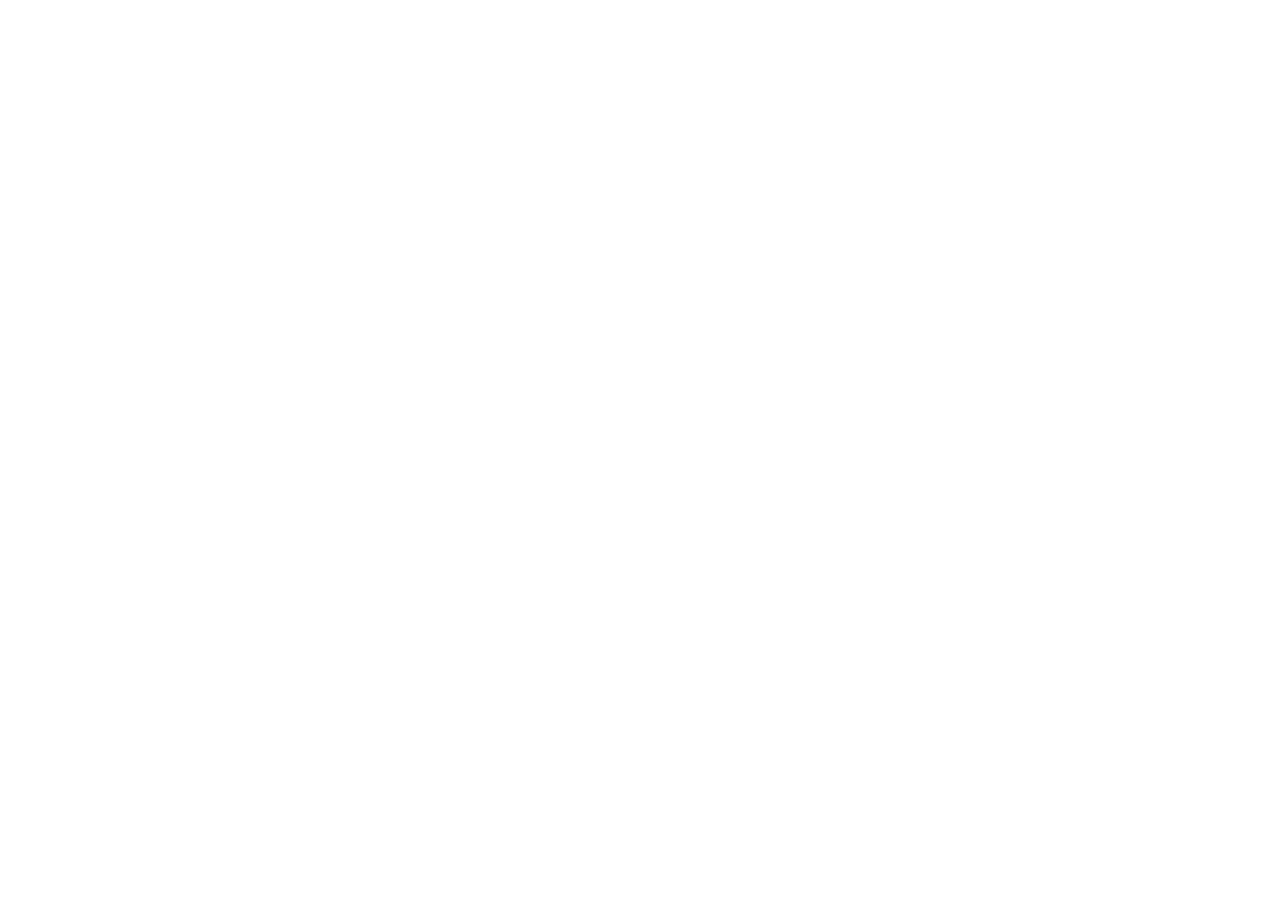
==== index.html @ fe5c67ae "大事件初始化" ====
<!DOCTYPE html>
<html lang="zh-CN">

<head>
    <meta charset="UTF-8">
    <meta name="viewport" content="width=device-width, initial-scale=1.0">
    <title>Document</title>
</head>

<body>

</body>

</html>
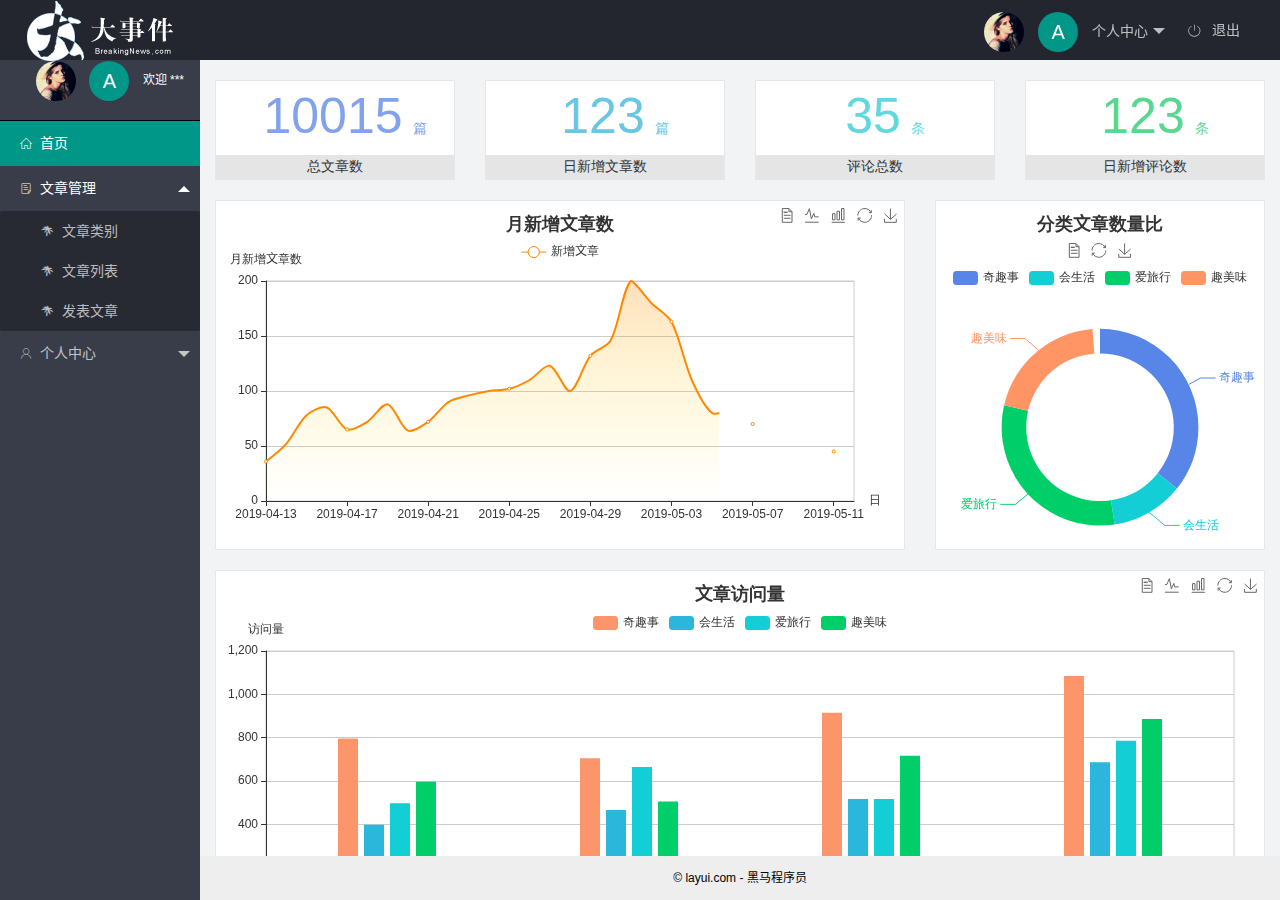
==== commit b279802b: "主页功能完成" ====
--- a/index.html
+++ b/index.html
@@ -5,10 +5,88 @@
     <meta charset="UTF-8">
     <meta name="viewport" content="width=device-width, initial-scale=1.0">
     <title>Document</title>
+    <link rel="stylesheet" href="./assets/lib/layui/css/layui.css">
+    <link rel="stylesheet" href="./assets/fonts/iconfont.css">
+    <link rel="stylesheet" href="./assets/css/index.css">
 </head>
 
-<body>
+<body class="layui-layout-body">
+    <div class="layui-layout layui-layout-admin">
+        <div class="layui-header">
+            <div class="layui-logo">
+                <img src="./assets/images/logo.png" alt="">
+            </div>
+            <!-- 头部区域（可配合layui已有的水平导航） -->
+            <ul class="layui-nav layui-layout-right">
+                <li class="layui-nav-item">
+                    <a href="javascript:;">
+                        <img src="/assets/images/sample.jpg" class="layui-nav-img">
+                        <span class="user-avatar">A</span>
+                        个人中心
+                    </a>
+                    <dl class="layui-nav-child">
+                        <dd><a href="">基本资料</a></dd>
+                        <dd><a href="">设置头像</a></dd>
+                        <dd><a href="">重置密码</a></dd>
+                    </dl>
+                </li>
+                <li class="layui-nav-item"><a href="">
+                        <span class="iconfont icon-tuichu"></span>
+                        退出</a></li>
+            </ul>
+        </div>
 
+        <div class="layui-side layui-bg-black">
+            <div class="layui-side-scroll">
+                <div class="userinfo">
+                    <img src="/assets/images/sample.jpg" class="layui-nav-img">
+                    <span class="user-avatar">A</span>
+                    <span class="welcome">欢迎 ***</span>
+                </div>
+                <!-- 左侧导航区域（可配合layui已有的垂直导航） -->
+                <ul class="layui-nav layui-nav-tree" lay-shrink="all">
+                    <li class="layui-nav-item layui-this"><a href="/home/dashboard.html" target="fm">
+                            <span class="iconfont icon-home"></span>首页</a></li>
+                    <li class="layui-nav-item layui-nav-itemed">
+                        <a class="" href="javascript:;">
+                            <span class="iconfont icon-16"></span>文章管理</a>
+                        <dl class="layui-nav-child">
+                            <dd><a href="javascript:;"><i class="layui-icon layui-icon-tree"></i>文章类别</a></dd>
+                            <dd><a href="javascript:;"><i class="layui-icon layui-icon-tree"></i>文章列表</a></dd>
+                            <dd><a href="javascript:;"><i class="layui-icon layui-icon-tree"></i>发表文章
+                                </a></dd>
+                        </dl>
+                    </li>
+                    <li class="layui-nav-item">
+                        <a href="javascript:;">
+                            <span class="iconfont icon-user"></span>个人中心</a>
+                        <dl class="layui-nav-child">
+                            <dd><a href="javascript:;"><i class="layui-icon layui-icon-tree"></i>基本资料</a></dd>
+                            <dd><a href="javascript:;"><i class="layui-icon layui-icon-tree"></i>更新头像</a></dd>
+                            <dd><a href="javascript:;"><i class="layui-icon layui-icon-tree"></i>重置密码</a></dd>
+                        </dl>
+                    </li>
+                </ul>
+            </div>
+        </div>
+
+        <div class="layui-body">
+            <!-- 内容主体区域 -->
+            <iframe name="fm" src="/home/dashboard.html" frameborder="0"></iframe>
+        </div>
+
+        <div class="layui-footer">
+            <!-- 底部固定区域 -->
+            © layui.com - 黑马程序员
+        </div>
+    </div>
+
+    <script src="./assets/lib/layui/layui.all.js"></script>
+    <script src="./assets/lib/jquery.js"></script>
+    <script src="./assets/js/baseAPI.js"></script>
+    <script src="./assets/js/index.js"></script>
 </body>
 
+
+
 </html>--- a/assets/lib/layui/css/layui.css
+++ b/assets/lib/layui/css/layui.css
@@ -0,0 +1,2 @@
+/** layui-v2.5.5 MIT License By https://www.layui.com */
+ .layui-inline,img{display:inline-block;vertical-align:middle}h1,h2,h3,h4,h5,h6{font-weight:400}.layui-edge,.layui-header,.layui-inline,.layui-main{position:relative}.layui-body,.layui-edge,.layui-elip{overflow:hidden}.layui-btn,.layui-edge,.layui-inline,img{vertical-align:middle}.layui-btn,.layui-disabled,.layui-icon,.layui-unselect{-moz-user-select:none;-webkit-user-select:none;-ms-user-select:none}.layui-elip,.layui-form-checkbox span,.layui-form-pane .layui-form-label{text-overflow:ellipsis;white-space:nowrap}.layui-breadcrumb,.layui-tree-btnGroup{visibility:hidden}blockquote,body,button,dd,div,dl,dt,form,h1,h2,h3,h4,h5,h6,input,li,ol,p,pre,td,textarea,th,ul{margin:0;padding:0;-webkit-tap-highlight-color:rgba(0,0,0,0)}a:active,a:hover{outline:0}img{border:none}li{list-style:none}table{border-collapse:collapse;border-spacing:0}h4,h5,h6{font-size:100%}button,input,optgroup,option,select,textarea{font-family:inherit;font-size:inherit;font-style:inherit;font-weight:inherit;outline:0}pre{white-space:pre-wrap;white-space:-moz-pre-wrap;white-space:-pre-wrap;white-space:-o-pre-wrap;word-wrap:break-word}body{line-height:24px;font:14px Helvetica Neue,Helvetica,PingFang SC,Tahoma,Arial,sans-serif}hr{height:1px;margin:10px 0;border:0;clear:both}a{color:#333;text-decoration:none}a:hover{color:#777}a cite{font-style:normal;*cursor:pointer}.layui-border-box,.layui-border-box *{box-sizing:border-box}.layui-box,.layui-box *{box-sizing:content-box}.layui-clear{clear:both;*zoom:1}.layui-clear:after{content:'\20';clear:both;*zoom:1;display:block;height:0}.layui-inline{*display:inline;*zoom:1}.layui-edge{display:inline-block;width:0;height:0;border-width:6px;border-style:dashed;border-color:transparent}.layui-edge-top{top:-4px;border-bottom-color:#999;border-bottom-style:solid}.layui-edge-right{border-left-color:#999;border-left-style:solid}.layui-edge-bottom{top:2px;border-top-color:#999;border-top-style:solid}.layui-edge-left{border-right-color:#999;border-right-style:solid}.layui-disabled,.layui-disabled:hover{color:#d2d2d2!important;cursor:not-allowed!important}.layui-circle{border-radius:100%}.layui-show{display:block!important}.layui-hide{display:none!important}@font-face{font-family:layui-icon;src:url(../font/iconfont.eot?v=250);src:url(../font/iconfont.eot?v=250#iefix) format('embedded-opentype'),url(../font/iconfont.woff2?v=250) format('woff2'),url(../font/iconfont.woff?v=250) format('woff'),url(../font/iconfont.ttf?v=250) format('truetype'),url(../font/iconfont.svg?v=250#layui-icon) format('svg')}.layui-icon{font-family:layui-icon!important;font-size:16px;font-style:normal;-webkit-font-smoothing:antialiased;-moz-osx-font-smoothing:grayscale}.layui-icon-reply-fill:before{content:"\e611"}.layui-icon-set-fill:before{content:"\e614"}.layui-icon-menu-fill:before{content:"\e60f"}.layui-icon-search:before{content:"\e615"}.layui-icon-share:before{content:"\e641"}.layui-icon-set-sm:before{content:"\e620"}.layui-icon-engine:before{content:"\e628"}.layui-icon-close:before{content:"\1006"}.layui-icon-close-fill:before{content:"\1007"}.layui-icon-chart-screen:before{content:"\e629"}.layui-icon-star:before{content:"\e600"}.layui-icon-circle-dot:before{content:"\e617"}.layui-icon-chat:before{content:"\e606"}.layui-icon-release:before{content:"\e609"}.layui-icon-list:before{content:"\e60a"}.layui-icon-chart:before{content:"\e62c"}.layui-icon-ok-circle:before{content:"\1005"}.layui-icon-layim-theme:before{content:"\e61b"}.layui-icon-table:before{content:"\e62d"}.layui-icon-right:before{content:"\e602"}.layui-icon-left:before{content:"\e603"}.layui-icon-cart-simple:before{content:"\e698"}.layui-icon-face-cry:before{content:"\e69c"}.layui-icon-face-smile:before{content:"\e6af"}.layui-icon-survey:before{content:"\e6b2"}.layui-icon-tree:before{content:"\e62e"}.layui-icon-upload-circle:before{content:"\e62f"}.layui-icon-add-circle:before{content:"\e61f"}.layui-icon-download-circle:before{content:"\e601"}.layui-icon-templeate-1:before{content:"\e630"}.layui-icon-util:before{content:"\e631"}.layui-icon-face-surprised:before{content:"\e664"}.layui-icon-edit:before{content:"\e642"}.layui-icon-speaker:before{content:"\e645"}.layui-icon-down:before{content:"\e61a"}.layui-icon-file:before{content:"\e621"}.layui-icon-layouts:before{content:"\e632"}.layui-icon-rate-half:before{content:"\e6c9"}.layui-icon-add-circle-fine:before{content:"\e608"}.layui-icon-prev-circle:before{content:"\e633"}.layui-icon-read:before{content:"\e705"}.layui-icon-404:before{content:"\e61c"}.layui-icon-carousel:before{content:"\e634"}.layui-icon-help:before{content:"\e607"}.layui-icon-code-circle:before{content:"\e635"}.layui-icon-water:before{content:"\e636"}.layui-icon-username:before{content:"\e66f"}.layui-icon-find-fill:before{content:"\e670"}.layui-icon-about:before{content:"\e60b"}.layui-icon-location:before{content:"\e715"}.layui-icon-up:before{content:"\e619"}.layui-icon-pause:before{content:"\e651"}.layui-icon-date:before{content:"\e637"}.layui-icon-layim-uploadfile:before{content:"\e61d"}.layui-icon-delete:before{content:"\e640"}.layui-icon-play:before{content:"\e652"}.layui-icon-top:before{content:"\e604"}.layui-icon-friends:before{content:"\e612"}.layui-icon-refresh-3:before{content:"\e9aa"}.layui-icon-ok:before{content:"\e605"}.layui-icon-layer:before{content:"\e638"}.layui-icon-face-smile-fine:before{content:"\e60c"}.layui-icon-dollar:before{content:"\e659"}.layui-icon-group:before{content:"\e613"}.layui-icon-layim-download:before{content:"\e61e"}.layui-icon-picture-fine:before{content:"\e60d"}.layui-icon-link:before{content:"\e64c"}.layui-icon-diamond:before{content:"\e735"}.layui-icon-log:before{content:"\e60e"}.layui-icon-rate-solid:before{content:"\e67a"}.layui-icon-fonts-del:before{content:"\e64f"}.layui-icon-unlink:before{content:"\e64d"}.layui-icon-fonts-clear:before{content:"\e639"}.layui-icon-triangle-r:before{content:"\e623"}.layui-icon-circle:before{content:"\e63f"}.layui-icon-radio:before{content:"\e643"}.layui-icon-align-center:before{content:"\e647"}.layui-icon-align-right:before{content:"\e648"}.layui-icon-align-left:before{content:"\e649"}.layui-icon-loading-1:before{content:"\e63e"}.layui-icon-return:before{content:"\e65c"}.layui-icon-fonts-strong:before{content:"\e62b"}.layui-icon-upload:before{content:"\e67c"}.layui-icon-dialogue:before{content:"\e63a"}.layui-icon-video:before{content:"\e6ed"}.layui-icon-headset:before{content:"\e6fc"}.layui-icon-cellphone-fine:before{content:"\e63b"}.layui-icon-add-1:before{content:"\e654"}.layui-icon-face-smile-b:before{content:"\e650"}.layui-icon-fonts-html:before{content:"\e64b"}.layui-icon-form:before{content:"\e63c"}.layui-icon-cart:before{content:"\e657"}.layui-icon-camera-fill:before{content:"\e65d"}.layui-icon-tabs:before{content:"\e62a"}.layui-icon-fonts-code:before{content:"\e64e"}.layui-icon-fire:before{content:"\e756"}.layui-icon-set:before{content:"\e716"}.layui-icon-fonts-u:before{content:"\e646"}.layui-icon-triangle-d:before{content:"\e625"}.layui-icon-tips:before{content:"\e702"}.layui-icon-picture:before{content:"\e64a"}.layui-icon-more-vertical:before{content:"\e671"}.layui-icon-flag:before{content:"\e66c"}.layui-icon-loading:before{content:"\e63d"}.layui-icon-fonts-i:before{content:"\e644"}.layui-icon-refresh-1:before{content:"\e666"}.layui-icon-rmb:before{content:"\e65e"}.layui-icon-home:before{content:"\e68e"}.layui-icon-user:before{content:"\e770"}.layui-icon-notice:before{content:"\e667"}.layui-icon-login-weibo:before{content:"\e675"}.layui-icon-voice:before{content:"\e688"}.layui-icon-upload-drag:before{content:"\e681"}.layui-icon-login-qq:before{content:"\e676"}.layui-icon-snowflake:before{content:"\e6b1"}.layui-icon-file-b:before{content:"\e655"}.layui-icon-template:before{content:"\e663"}.layui-icon-auz:before{content:"\e672"}.layui-icon-console:before{content:"\e665"}.layui-icon-app:before{content:"\e653"}.layui-icon-prev:before{content:"\e65a"}.layui-icon-website:before{content:"\e7ae"}.layui-icon-next:before{content:"\e65b"}.layui-icon-component:before{content:"\e857"}.layui-icon-more:before{content:"\e65f"}.layui-icon-login-wechat:before{content:"\e677"}.layui-icon-shrink-right:before{content:"\e668"}.layui-icon-spread-left:before{content:"\e66b"}.layui-icon-camera:before{content:"\e660"}.layui-icon-note:before{content:"\e66e"}.layui-icon-refresh:before{content:"\e669"}.layui-icon-female:before{content:"\e661"}.layui-icon-male:before{content:"\e662"}.layui-icon-password:before{content:"\e673"}.layui-icon-senior:before{content:"\e674"}.layui-icon-theme:before{content:"\e66a"}.layui-icon-tread:before{content:"\e6c5"}.layui-icon-praise:before{content:"\e6c6"}.layui-icon-star-fill:before{content:"\e658"}.layui-icon-rate:before{content:"\e67b"}.layui-icon-template-1:before{content:"\e656"}.layui-icon-vercode:before{content:"\e679"}.layui-icon-cellphone:before{content:"\e678"}.layui-icon-screen-full:before{content:"\e622"}.layui-icon-screen-restore:before{content:"\e758"}.layui-icon-cols:before{content:"\e610"}.layui-icon-export:before{content:"\e67d"}.layui-icon-print:before{content:"\e66d"}.layui-icon-slider:before{content:"\e714"}.layui-icon-addition:before{content:"\e624"}.layui-icon-subtraction:before{content:"\e67e"}.layui-icon-service:before{content:"\e626"}.layui-icon-transfer:before{content:"\e691"}.layui-main{width:1140px;margin:0 auto}.layui-header{z-index:1000;height:60px}.layui-header a:hover{transition:all .5s;-webkit-transition:all .5s}.layui-side{position:fixed;left:0;top:0;bottom:0;z-index:999;width:200px;overflow-x:hidden}.layui-side-scroll{position:relative;width:220px;height:100%;overflow-x:hidden}.layui-body{position:absolute;left:200px;right:0;top:0;bottom:0;z-index:998;width:auto;overflow-y:auto;box-sizing:border-box}.layui-layout-body{overflow:hidden}.layui-layout-admin .layui-header{background-color:#23262E}.layui-layout-admin .layui-side{top:60px;width:200px;overflow-x:hidden}.layui-layout-admin .layui-body{position:fixed;top:60px;bottom:44px}.layui-layout-admin .layui-main{width:auto;margin:0 15px}.layui-layout-admin .layui-footer{position:fixed;left:200px;right:0;bottom:0;height:44px;line-height:44px;padding:0 15px;background-color:#eee}.layui-layout-admin .layui-logo{position:absolute;left:0;top:0;width:200px;height:100%;line-height:60px;text-align:center;color:#009688;font-size:16px}.layui-layout-admin .layui-header .layui-nav{background:0 0}.layui-layout-left{position:absolute!important;left:200px;top:0}.layui-layout-right{position:absolute!important;right:0;top:0}.layui-container{position:relative;margin:0 auto;padding:0 15px;box-sizing:border-box}.layui-fluid{position:relative;margin:0 auto;padding:0 15px}.layui-row:after,.layui-row:before{content:'';display:block;clear:both}.layui-col-lg1,.layui-col-lg10,.layui-col-lg11,.layui-col-lg12,.layui-col-lg2,.layui-col-lg3,.layui-col-lg4,.layui-col-lg5,.layui-col-lg6,.layui-col-lg7,.layui-col-lg8,.layui-col-lg9,.layui-col-md1,.layui-col-md10,.layui-col-md11,.layui-col-md12,.layui-col-md2,.layui-col-md3,.layui-col-md4,.layui-col-md5,.layui-col-md6,.layui-col-md7,.layui-col-md8,.layui-col-md9,.layui-col-sm1,.layui-col-sm10,.layui-col-sm11,.layui-col-sm12,.layui-col-sm2,.layui-col-sm3,.layui-col-sm4,.layui-col-sm5,.layui-col-sm6,.layui-col-sm7,.layui-col-sm8,.layui-col-sm9,.layui-col-xs1,.layui-col-xs10,.layui-col-xs11,.layui-col-xs12,.layui-col-xs2,.layui-col-xs3,.layui-col-xs4,.layui-col-xs5,.layui-col-xs6,.layui-col-xs7,.layui-col-xs8,.layui-col-xs9{position:relative;display:block;box-sizing:border-box}.layui-col-xs1,.layui-col-xs10,.layui-col-xs11,.layui-col-xs12,.layui-col-xs2,.layui-col-xs3,.layui-col-xs4,.layui-col-xs5,.layui-col-xs6,.layui-col-xs7,.layui-col-xs8,.layui-col-xs9{float:left}.layui-col-xs1{width:8.33333333%}.layui-col-xs2{width:16.66666667%}.layui-col-xs3{width:25%}.layui-col-xs4{width:33.33333333%}.layui-col-xs5{width:41.66666667%}.layui-col-xs6{width:50%}.layui-col-xs7{width:58.33333333%}.layui-col-xs8{width:66.66666667%}.layui-col-xs9{width:75%}.layui-col-xs10{width:83.33333333%}.layui-col-xs11{width:91.66666667%}.layui-col-xs12{width:100%}.layui-col-xs-offset1{margin-left:8.33333333%}.layui-col-xs-offset2{margin-left:16.66666667%}.layui-col-xs-offset3{margin-left:25%}.layui-col-xs-offset4{margin-left:33.33333333%}.layui-col-xs-offset5{margin-left:41.66666667%}.layui-col-xs-offset6{margin-left:50%}.layui-col-xs-offset7{margin-left:58.33333333%}.layui-col-xs-offset8{margin-left:66.66666667%}.layui-col-xs-offset9{margin-left:75%}.layui-col-xs-offset10{margin-left:83.33333333%}.layui-col-xs-offset11{margin-left:91.66666667%}.layui-col-xs-offset12{margin-left:100%}@media screen and (max-width:768px){.layui-hide-xs{display:none!important}.layui-show-xs-block{display:block!important}.layui-show-xs-inline{display:inline!important}.layui-show-xs-inline-block{display:inline-block!important}}@media screen and (min-width:768px){.layui-container{width:750px}.layui-hide-sm{display:none!important}.layui-show-sm-block{display:block!important}.layui-show-sm-inline{display:inline!important}.layui-show-sm-inline-block{display:inline-block!important}.layui-col-sm1,.layui-col-sm10,.layui-col-sm11,.layui-col-sm12,.layui-col-sm2,.layui-col-sm3,.layui-col-sm4,.layui-col-sm5,.layui-col-sm6,.layui-col-sm7,.layui-col-sm8,.layui-col-sm9{float:left}.layui-col-sm1{width:8.33333333%}.layui-col-sm2{width:16.66666667%}.layui-col-sm3{width:25%}.layui-col-sm4{width:33.33333333%}.layui-col-sm5{width:41.66666667%}.layui-col-sm6{width:50%}.layui-col-sm7{width:58.33333333%}.layui-col-sm8{width:66.66666667%}.layui-col-sm9{width:75%}.layui-col-sm10{width:83.33333333%}.layui-col-sm11{width:91.66666667%}.layui-col-sm12{width:100%}.layui-col-sm-offset1{margin-left:8.33333333%}.layui-col-sm-offset2{margin-left:16.66666667%}.layui-col-sm-offset3{margin-left:25%}.layui-col-sm-offset4{margin-left:33.33333333%}.layui-col-sm-offset5{margin-left:41.66666667%}.layui-col-sm-offset6{margin-left:50%}.layui-col-sm-offset7{margin-left:58.33333333%}.layui-col-sm-offset8{margin-left:66.66666667%}.layui-col-sm-offset9{margin-left:75%}.layui-col-sm-offset10{margin-left:83.33333333%}.layui-col-sm-offset11{margin-left:91.66666667%}.layui-col-sm-offset12{margin-left:100%}}@media screen and (min-width:992px){.layui-container{width:970px}.layui-hide-md{display:none!important}.layui-show-md-block{display:block!important}.layui-show-md-inline{display:inline!important}.layui-show-md-inline-block{display:inline-block!important}.layui-col-md1,.layui-col-md10,.layui-col-md11,.layui-col-md12,.layui-col-md2,.layui-col-md3,.layui-col-md4,.layui-col-md5,.layui-col-md6,.layui-col-md7,.layui-col-md8,.layui-col-md9{float:left}.layui-col-md1{width:8.33333333%}.layui-col-md2{width:16.66666667%}.layui-col-md3{width:25%}.layui-col-md4{width:33.33333333%}.layui-col-md5{width:41.66666667%}.layui-col-md6{width:50%}.layui-col-md7{width:58.33333333%}.layui-col-md8{width:66.66666667%}.layui-col-md9{width:75%}.layui-col-md10{width:83.33333333%}.layui-col-md11{width:91.66666667%}.layui-col-md12{width:100%}.layui-col-md-offset1{margin-left:8.33333333%}.layui-col-md-offset2{margin-left:16.66666667%}.layui-col-md-offset3{margin-left:25%}.layui-col-md-offset4{margin-left:33.33333333%}.layui-col-md-offset5{margin-left:41.66666667%}.layui-col-md-offset6{margin-left:50%}.layui-col-md-offset7{margin-left:58.33333333%}.layui-col-md-offset8{margin-left:66.66666667%}.layui-col-md-offset9{margin-left:75%}.layui-col-md-offset10{margin-left:83.33333333%}.layui-col-md-offset11{margin-left:91.66666667%}.layui-col-md-offset12{margin-left:100%}}@media screen and (min-width:1200px){.layui-container{width:1170px}.layui-hide-lg{display:none!important}.layui-show-lg-block{display:block!important}.layui-show-lg-inline{display:inline!important}.layui-show-lg-inline-block{display:inline-block!important}.layui-col-lg1,.layui-col-lg10,.layui-col-lg11,.layui-col-lg12,.layui-col-lg2,.layui-col-lg3,.layui-col-lg4,.layui-col-lg5,.layui-col-lg6,.layui-col-lg7,.layui-col-lg8,.layui-col-lg9{float:left}.layui-col-lg1{width:8.33333333%}.layui-col-lg2{width:16.66666667%}.layui-col-lg3{width:25%}.layui-col-lg4{width:33.33333333%}.layui-col-lg5{width:41.66666667%}.layui-col-lg6{width:50%}.layui-col-lg7{width:58.33333333%}.layui-col-lg8{width:66.66666667%}.layui-col-lg9{width:75%}.layui-col-lg10{width:83.33333333%}.layui-col-lg11{width:91.66666667%}.layui-col-lg12{width:100%}.layui-col-lg-offset1{margin-left:8.33333333%}.layui-col-lg-offset2{margin-left:16.66666667%}.layui-col-lg-offset3{margin-left:25%}.layui-col-lg-offset4{margin-left:33.33333333%}.layui-col-lg-offset5{margin-left:41.66666667%}.layui-col-lg-offset6{margin-left:50%}.layui-col-lg-offset7{margin-left:58.33333333%}.layui-col-lg-offset8{margin-left:66.66666667%}.layui-col-lg-offset9{margin-left:75%}.layui-col-lg-offset10{margin-left:83.33333333%}.layui-col-lg-offset11{margin-left:91.66666667%}.layui-col-lg-offset12{margin-left:100%}}.layui-col-space1{margin:-.5px}.layui-col-space1>*{padding:.5px}.layui-col-space3{margin:-1.5px}.layui-col-space3>*{padding:1.5px}.layui-col-space5{margin:-2.5px}.layui-col-space5>*{padding:2.5px}.layui-col-space8{margin:-3.5px}.layui-col-space8>*{padding:3.5px}.layui-col-space10{margin:-5px}.layui-col-space10>*{padding:5px}.layui-col-space12{margin:-6px}.layui-col-space12>*{padding:6px}.layui-col-space15{margin:-7.5px}.layui-col-space15>*{padding:7.5px}.layui-col-space18{margin:-9px}.layui-col-space18>*{padding:9px}.layui-col-space20{margin:-10px}.layui-col-space20>*{padding:10px}.layui-col-space22{margin:-11px}.layui-col-space22>*{padding:11px}.layui-col-space25{margin:-12.5px}.layui-col-space25>*{padding:12.5px}.layui-col-space30{margin:-15px}.layui-col-space30>*{padding:15px}.layui-btn,.layui-input,.layui-select,.layui-textarea,.layui-upload-button{outline:0;-webkit-appearance:none;transition:all .3s;-webkit-transition:all .3s;box-sizing:border-box}.layui-elem-quote{margin-bottom:10px;padding:15px;line-height:22px;border-left:5px solid #009688;border-radius:0 2px 2px 0;background-color:#f2f2f2}.layui-quote-nm{border-style:solid;border-width:1px 1px 1px 5px;background:0 0}.layui-elem-field{margin-bottom:10px;padding:0;border-width:1px;border-style:solid}.layui-elem-field legend{margin-left:20px;padding:0 10px;font-size:20px;font-weight:300}.layui-field-title{margin:10px 0 20px;border-width:1px 0 0}.layui-field-box{padding:10px 15px}.layui-field-title .layui-field-box{padding:10px 0}.layui-progress{position:relative;height:6px;border-radius:20px;background-color:#e2e2e2}.layui-progress-bar{position:absolute;left:0;top:0;width:0;max-width:100%;height:6px;border-radius:20px;text-align:right;background-color:#5FB878;transition:all .3s;-webkit-transition:all .3s}.layui-progress-big,.layui-progress-big .layui-progress-bar{height:18px;line-height:18px}.layui-progress-text{position:relative;top:-20px;line-height:18px;font-size:12px;color:#666}.layui-progress-big .layui-progress-text{position:static;padding:0 10px;color:#fff}.layui-collapse{border-width:1px;border-style:solid;border-radius:2px}.layui-colla-content,.layui-colla-item{border-top-width:1px;border-top-style:solid}.layui-colla-item:first-child{border-top:none}.layui-colla-title{position:relative;height:42px;line-height:42px;padding:0 15px 0 35px;color:#333;background-color:#f2f2f2;cursor:pointer;font-size:14px;overflow:hidden}.layui-colla-content{display:none;padding:10px 15px;line-height:22px;color:#666}.layui-colla-icon{position:absolute;left:15px;top:0;font-size:14px}.layui-card{margin-bottom:15px;border-radius:2px;background-color:#fff;box-shadow:0 1px 2px 0 rgba(0,0,0,.05)}.layui-card:last-child{margin-bottom:0}.layui-card-header{position:relative;height:42px;line-height:42px;padding:0 15px;border-bottom:1px solid #f6f6f6;color:#333;border-radius:2px 2px 0 0;font-size:14px}.layui-bg-black,.layui-bg-blue,.layui-bg-cyan,.layui-bg-green,.layui-bg-orange,.layui-bg-red{color:#fff!important}.layui-card-body{position:relative;padding:10px 15px;line-height:24px}.layui-card-body[pad15]{padding:15px}.layui-card-body[pad20]{padding:20px}.layui-card-body .layui-table{margin:5px 0}.layui-card .layui-tab{margin:0}.layui-panel-window{position:relative;padding:15px;border-radius:0;border-top:5px solid #E6E6E6;background-color:#fff}.layui-auxiliar-moving{position:fixed;left:0;right:0;top:0;bottom:0;width:100%;height:100%;background:0 0;z-index:9999999999}.layui-form-label,.layui-form-mid,.layui-form-select,.layui-input-block,.layui-input-inline,.layui-textarea{position:relative}.layui-bg-red{background-color:#FF5722!important}.layui-bg-orange{background-color:#FFB800!important}.layui-bg-green{background-color:#009688!important}.layui-bg-cyan{background-color:#2F4056!important}.layui-bg-blue{background-color:#1E9FFF!important}.layui-bg-black{background-color:#393D49!important}.layui-bg-gray{background-color:#eee!important;color:#666!important}.layui-badge-rim,.layui-colla-content,.layui-colla-item,.layui-collapse,.layui-elem-field,.layui-form-pane .layui-form-item[pane],.layui-form-pane .layui-form-label,.layui-input,.layui-layedit,.layui-layedit-tool,.layui-quote-nm,.layui-select,.layui-tab-bar,.layui-tab-card,.layui-tab-title,.layui-tab-title .layui-this:after,.layui-textarea{border-color:#e6e6e6}.layui-timeline-item:before,hr{background-color:#e6e6e6}.layui-text{line-height:22px;font-size:14px;color:#666}.layui-text h1,.layui-text h2,.layui-text h3{font-weight:500;color:#333}.layui-text h1{font-size:30px}.layui-text h2{font-size:24px}.layui-text h3{font-size:18px}.layui-text a:not(.layui-btn){color:#01AAED}.layui-text a:not(.layui-btn):hover{text-decoration:underline}.layui-text ul{padding:5px 0 5px 15px}.layui-text ul li{margin-top:5px;list-style-type:disc}.layui-text em,.layui-word-aux{color:#999!important;padding:0 5px!important}.layui-btn{display:inline-block;height:38px;line-height:38px;padding:0 18px;background-color:#009688;color:#fff;white-space:nowrap;text-align:center;font-size:14px;border:none;border-radius:2px;cursor:pointer}.layui-btn:hover{opacity:.8;filter:alpha(opacity=80);color:#fff}.layui-btn:active{opacity:1;filter:alpha(opacity=100)}.layui-btn+.layui-btn{margin-left:10px}.layui-btn-container{font-size:0}.layui-btn-container .layui-btn{margin-right:10px;margin-bottom:10px}.layui-btn-container .layui-btn+.layui-btn{margin-left:0}.layui-table .layui-btn-container .layui-btn{margin-bottom:9px}.layui-btn-radius{border-radius:100px}.layui-btn .layui-icon{margin-right:3px;font-size:18px;vertical-align:bottom;vertical-align:middle\9}.layui-btn-primary{border:1px solid #C9C9C9;background-color:#fff;color:#555}.layui-btn-primary:hover{border-color:#009688;color:#333}.layui-btn-normal{background-color:#1E9FFF}.layui-btn-warm{background-color:#FFB800}.layui-btn-danger{background-color:#FF5722}.layui-btn-checked{background-color:#5FB878}.layui-btn-disabled,.layui-btn-disabled:active,.layui-btn-disabled:hover{border:1px solid #e6e6e6;background-color:#FBFBFB;color:#C9C9C9;cursor:not-allowed;opacity:1}.layui-btn-lg{height:44px;line-height:44px;padding:0 25px;font-size:16px}.layui-btn-sm{height:30px;line-height:30px;padding:0 10px;font-size:12px}.layui-btn-sm i{font-size:16px!important}.layui-btn-xs{height:22px;line-height:22px;padding:0 5px;font-size:12px}.layui-btn-xs i{font-size:14px!important}.layui-btn-group{display:inline-block;vertical-align:middle;font-size:0}.layui-btn-group .layui-btn{margin-left:0!important;margin-right:0!important;border-left:1px solid rgba(255,255,255,.5);border-radius:0}.layui-btn-group .layui-btn-primary{border-left:none}.layui-btn-group .layui-btn-primary:hover{border-color:#C9C9C9;color:#009688}.layui-btn-group .layui-btn:first-child{border-left:none;border-radius:2px 0 0 2px}.layui-btn-group .layui-btn-primary:first-child{border-left:1px solid #c9c9c9}.layui-btn-group .layui-btn:last-child{border-radius:0 2px 2px 0}.layui-btn-group .layui-btn+.layui-btn{margin-left:0}.layui-btn-group+.layui-btn-group{margin-left:10px}.layui-btn-fluid{width:100%}.layui-input,.layui-select,.layui-textarea{height:38px;line-height:1.3;line-height:38px\9;border-width:1px;border-style:solid;background-color:#fff;border-radius:2px}.layui-input::-webkit-input-placeholder,.layui-select::-webkit-input-placeholder,.layui-textarea::-webkit-input-placeholder{line-height:1.3}.layui-input,.layui-textarea{display:block;width:100%;padding-left:10px}.layui-input:hover,.layui-textarea:hover{border-color:#D2D2D2!important}.layui-input:focus,.layui-textarea:focus{border-color:#C9C9C9!important}.layui-textarea{min-height:100px;height:auto;line-height:20px;padding:6px 10px;resize:vertical}.layui-select{padding:0 10px}.layui-form input[type=checkbox],.layui-form input[type=radio],.layui-form select{display:none}.layui-form [lay-ignore]{display:initial}.layui-form-item{margin-bottom:15px;clear:both;*zoom:1}.layui-form-item:after{content:'\20';clear:both;*zoom:1;display:block;height:0}.layui-form-label{float:left;display:block;padding:9px 15px;width:80px;font-weight:400;line-height:20px;text-align:right}.layui-form-label-col{display:block;float:none;padding:9px 0;line-height:20px;text-align:left}.layui-form-item .layui-inline{margin-bottom:5px;margin-right:10px}.layui-input-block{margin-left:110px;min-height:36px}.layui-input-inline{display:inline-block;vertical-align:middle}.layui-form-item .layui-input-inline{float:left;width:190px;margin-right:10px}.layui-form-text .layui-input-inline{width:auto}.layui-form-mid{float:left;display:block;padding:9px 0!important;line-height:20px;margin-right:10px}.layui-form-danger+.layui-form-select .layui-input,.layui-form-danger:focus{border-color:#FF5722!important}.layui-form-select .layui-input{padding-right:30px;cursor:pointer}.layui-form-select .layui-edge{position:absolute;right:10px;top:50%;margin-top:-3px;cursor:pointer;border-width:6px;border-top-color:#c2c2c2;border-top-style:solid;transition:all .3s;-webkit-transition:all .3s}.layui-form-select dl{display:none;position:absolute;left:0;top:42px;padding:5px 0;z-index:899;min-width:100%;border:1px solid #d2d2d2;max-height:300px;overflow-y:auto;background-color:#fff;border-radius:2px;box-shadow:0 2px 4px rgba(0,0,0,.12);box-sizing:border-box}.layui-form-select dl dd,.layui-form-select dl dt{padding:0 10px;line-height:36px;white-space:nowrap;overflow:hidden;text-overflow:ellipsis}.layui-form-select dl dt{font-size:12px;color:#999}.layui-form-select dl dd{cursor:pointer}.layui-form-select dl dd:hover{background-color:#f2f2f2;-webkit-transition:.5s all;transition:.5s all}.layui-form-select .layui-select-group dd{padding-left:20px}.layui-form-select dl dd.layui-select-tips{padding-left:10px!important;color:#999}.layui-form-select dl dd.layui-this{background-color:#5FB878;color:#fff}.layui-form-checkbox,.layui-form-select dl dd.layui-disabled{background-color:#fff}.layui-form-selected dl{display:block}.layui-form-checkbox,.layui-form-checkbox *,.layui-form-switch{display:inline-block;vertical-align:middle}.layui-form-selected .layui-edge{margin-top:-9px;-webkit-transform:rotate(180deg);transform:rotate(180deg);margin-top:-3px\9}:root .layui-form-selected .layui-edge{margin-top:-9px\0/IE9}.layui-form-selectup dl{top:auto;bottom:42px}.layui-select-none{margin:5px 0;text-align:center;color:#999}.layui-select-disabled .layui-disabled{border-color:#eee!important}.layui-select-disabled .layui-edge{border-top-color:#d2d2d2}.layui-form-checkbox{position:relative;height:30px;line-height:30px;margin-right:10px;padding-right:30px;cursor:pointer;font-size:0;-webkit-transition:.1s linear;transition:.1s linear;box-sizing:border-box}.layui-form-checkbox span{padding:0 10px;height:100%;font-size:14px;border-radius:2px 0 0 2px;background-color:#d2d2d2;color:#fff;overflow:hidden}.layui-form-checkbox:hover span{background-color:#c2c2c2}.layui-form-checkbox i{position:absolute;right:0;top:0;width:30px;height:28px;border:1px solid #d2d2d2;border-left:none;border-radius:0 2px 2px 0;color:#fff;font-size:20px;text-align:center}.layui-form-checkbox:hover i{border-color:#c2c2c2;color:#c2c2c2}.layui-form-checked,.layui-form-checked:hover{border-color:#5FB878}.layui-form-checked span,.layui-form-checked:hover span{background-color:#5FB878}.layui-form-checked i,.layui-form-checked:hover i{color:#5FB878}.layui-form-item .layui-form-checkbox{margin-top:4px}.layui-form-checkbox[lay-skin=primary]{height:auto!important;line-height:normal!important;min-width:18px;min-height:18px;border:none!important;margin-right:0;padding-left:28px;padding-right:0;background:0 0}.layui-form-checkbox[lay-skin=primary] span{padding-left:0;padding-right:15px;line-height:18px;background:0 0;color:#666}.layui-form-checkbox[lay-skin=primary] i{right:auto;left:0;width:16px;height:16px;line-height:16px;border:1px solid #d2d2d2;font-size:12px;border-radius:2px;background-color:#fff;-webkit-transition:.1s linear;transition:.1s linear}.layui-form-checkbox[lay-skin=primary]:hover i{border-color:#5FB878;color:#fff}.layui-form-checked[lay-skin=primary] i{border-color:#5FB878!important;background-color:#5FB878;color:#fff}.layui-checkbox-disbaled[lay-skin=primary] span{background:0 0!important;color:#c2c2c2}.layui-checkbox-disbaled[lay-skin=primary]:hover i{border-color:#d2d2d2}.layui-form-item .layui-form-checkbox[lay-skin=primary]{margin-top:10px}.layui-form-switch{position:relative;height:22px;line-height:22px;min-width:35px;padding:0 5px;margin-top:8px;border:1px solid #d2d2d2;border-radius:20px;cursor:pointer;background-color:#fff;-webkit-transition:.1s linear;transition:.1s linear}.layui-form-switch i{position:absolute;left:5px;top:3px;width:16px;height:16px;border-radius:20px;background-color:#d2d2d2;-webkit-transition:.1s linear;transition:.1s linear}.layui-form-switch em{position:relative;top:0;width:25px;margin-left:21px;padding:0!important;text-align:center!important;color:#999!important;font-style:normal!important;font-size:12px}.layui-form-onswitch{border-color:#5FB878;background-color:#5FB878}.layui-checkbox-disbaled,.layui-checkbox-disbaled i{border-color:#e2e2e2!important}.layui-form-onswitch i{left:100%;margin-left:-21px;background-color:#fff}.layui-form-onswitch em{margin-left:5px;margin-right:21px;color:#fff!important}.layui-checkbox-disbaled span{background-color:#e2e2e2!important}.layui-checkbox-disbaled:hover i{color:#fff!important}[lay-radio]{display:none}.layui-form-radio,.layui-form-radio *{display:inline-block;vertical-align:middle}.layui-form-radio{line-height:28px;margin:6px 10px 0 0;padding-right:10px;cursor:pointer;font-size:0}.layui-form-radio *{font-size:14px}.layui-form-radio>i{margin-right:8px;font-size:22px;color:#c2c2c2}.layui-form-radio>i:hover,.layui-form-radioed>i{color:#5FB878}.layui-radio-disbaled>i{color:#e2e2e2!important}.layui-form-pane .layui-form-label{width:110px;padding:8px 15px;height:38px;line-height:20px;border-width:1px;border-style:solid;border-radius:2px 0 0 2px;text-align:center;background-color:#FBFBFB;overflow:hidden;box-sizing:border-box}.layui-form-pane .layui-input-inline{margin-left:-1px}.layui-form-pane .layui-input-block{margin-left:110px;left:-1px}.layui-form-pane .layui-input{border-radius:0 2px 2px 0}.layui-form-pane .layui-form-text .layui-form-label{float:none;width:100%;border-radius:2px;box-sizing:border-box;text-align:left}.layui-form-pane .layui-form-text .layui-input-inline{display:block;margin:0;top:-1px;clear:both}.layui-form-pane .layui-form-text .layui-input-block{margin:0;left:0;top:-1px}.layui-form-pane .layui-form-text .layui-textarea{min-height:100px;border-radius:0 0 2px 2px}.layui-form-pane .layui-form-checkbox{margin:4px 0 4px 10px}.layui-form-pane .layui-form-radio,.layui-form-pane .layui-form-switch{margin-top:6px;margin-left:10px}.layui-form-pane .layui-form-item[pane]{position:relative;border-width:1px;border-style:solid}.layui-form-pane .layui-form-item[pane] .layui-form-label{position:absolute;left:0;top:0;height:100%;border-width:0 1px 0 0}.layui-form-pane .layui-form-item[pane] .layui-input-inline{margin-left:110px}@media screen and (max-width:450px){.layui-form-item .layui-form-label{text-overflow:ellipsis;overflow:hidden;white-space:nowrap}.layui-form-item .layui-inline{display:block;margin-right:0;margin-bottom:20px;clear:both}.layui-form-item .layui-inline:after{content:'\20';clear:both;display:block;height:0}.layui-form-item .layui-input-inline{display:block;float:none;left:-3px;width:auto;margin:0 0 10px 112px}.layui-form-item .layui-input-inline+.layui-form-mid{margin-left:110px;top:-5px;padding:0}.layui-form-item .layui-form-checkbox{margin-right:5px;margin-bottom:5px}}.layui-layedit{border-width:1px;border-style:solid;border-radius:2px}.layui-layedit-tool{padding:3px 5px;border-bottom-width:1px;border-bottom-style:solid;font-size:0}.layedit-tool-fixed{position:fixed;top:0;border-top:1px solid #e2e2e2}.layui-layedit-tool .layedit-tool-mid,.layui-layedit-tool .layui-icon{display:inline-block;vertical-align:middle;text-align:center;font-size:14px}.layui-layedit-tool .layui-icon{position:relative;width:32px;height:30px;line-height:30px;margin:3px 5px;color:#777;cursor:pointer;border-radius:2px}.layui-layedit-tool .layui-icon:hover{color:#393D49}.layui-layedit-tool .layui-icon:active{color:#000}.layui-layedit-tool .layedit-tool-active{background-color:#e2e2e2;color:#000}.layui-layedit-tool .layui-disabled,.layui-layedit-tool .layui-disabled:hover{color:#d2d2d2;cursor:not-allowed}.layui-layedit-tool .layedit-tool-mid{width:1px;height:18px;margin:0 10px;background-color:#d2d2d2}.layedit-tool-html{width:50px!important;font-size:30px!important}.layedit-tool-b,.layedit-tool-code,.layedit-tool-help{font-size:16px!important}.layedit-tool-d,.layedit-tool-face,.layedit-tool-image,.layedit-tool-unlink{font-size:18px!important}.layedit-tool-image input{position:absolute;font-size:0;left:0;top:0;width:100%;height:100%;opacity:.01;filter:Alpha(opacity=1);cursor:pointer}.layui-layedit-iframe iframe{display:block;width:100%}#LAY_layedit_code{overflow:hidden}.layui-laypage{display:inline-block;*display:inline;*zoom:1;vertical-align:middle;margin:10px 0;font-size:0}.layui-laypage>a:first-child,.layui-laypage>a:first-child em{border-radius:2px 0 0 2px}.layui-laypage>a:last-child,.layui-laypage>a:last-child em{border-radius:0 2px 2px 0}.layui-laypage>:first-child{margin-left:0!important}.layui-laypage>:last-child{margin-right:0!important}.layui-laypage a,.layui-laypage button,.layui-laypage input,.layui-laypage select,.layui-laypage span{border:1px solid #e2e2e2}.layui-laypage a,.layui-laypage span{display:inline-block;*display:inline;*zoom:1;vertical-align:middle;padding:0 15px;height:28px;line-height:28px;margin:0 -1px 5px 0;background-color:#fff;color:#333;font-size:12px}.layui-flow-more a *,.layui-laypage input,.layui-table-view select[lay-ignore]{display:inline-block}.layui-laypage a:hover{color:#009688}.layui-laypage em{font-style:normal}.layui-laypage .layui-laypage-spr{color:#999;font-weight:700}.layui-laypage a{text-decoration:none}.layui-laypage .layui-laypage-curr{position:relative}.layui-laypage .layui-laypage-curr em{position:relative;color:#fff}.layui-laypage .layui-laypage-curr .layui-laypage-em{position:absolute;left:-1px;top:-1px;padding:1px;width:100%;height:100%;background-color:#009688}.layui-laypage-em{border-radius:2px}.layui-laypage-next em,.layui-laypage-prev em{font-family:Sim sun;font-size:16px}.layui-laypage .layui-laypage-count,.layui-laypage .layui-laypage-limits,.layui-laypage .layui-laypage-refresh,.layui-laypage .layui-laypage-skip{margin-left:10px;margin-right:10px;padding:0;border:none}.layui-laypage .layui-laypage-limits,.layui-laypage .layui-laypage-refresh{vertical-align:top}.layui-laypage .layui-laypage-refresh i{font-size:18px;cursor:pointer}.layui-laypage select{height:22px;padding:3px;border-radius:2px;cursor:pointer}.layui-laypage .layui-laypage-skip{height:30px;line-height:30px;color:#999}.layui-laypage button,.layui-laypage input{height:30px;line-height:30px;border-radius:2px;vertical-align:top;background-color:#fff;box-sizing:border-box}.layui-laypage input{width:40px;margin:0 10px;padding:0 3px;text-align:center}.layui-laypage input:focus,.layui-laypage select:focus{border-color:#009688!important}.layui-laypage button{margin-left:10px;padding:0 10px;cursor:pointer}.layui-table,.layui-table-view{margin:10px 0}.layui-flow-more{margin:10px 0;text-align:center;color:#999;font-size:14px}.layui-flow-more a{height:32px;line-height:32px}.layui-flow-more a *{vertical-align:top}.layui-flow-more a cite{padding:0 20px;border-radius:3px;background-color:#eee;color:#333;font-style:normal}.layui-flow-more a cite:hover{opacity:.8}.layui-flow-more a i{font-size:30px;color:#737383}.layui-table{width:100%;background-color:#fff;color:#666}.layui-table tr{transition:all .3s;-webkit-transition:all .3s}.layui-table th{text-align:left;font-weight:400}.layui-table tbody tr:hover,.layui-table thead tr,.layui-table-click,.layui-table-header,.layui-table-hover,.layui-table-mend,.layui-table-patch,.layui-table-tool,.layui-table-total,.layui-table-total tr,.layui-table[lay-even] tr:nth-child(even){background-color:#f2f2f2}.layui-table td,.layui-table th,.layui-table-col-set,.layui-table-fixed-r,.layui-table-grid-down,.layui-table-header,.layui-table-page,.layui-table-tips-main,.layui-table-tool,.layui-table-total,.layui-table-view,.layui-table[lay-skin=line],.layui-table[lay-skin=row]{border-width:1px;border-style:solid;border-color:#e6e6e6}.layui-table td,.layui-table th{position:relative;padding:9px 15px;min-height:20px;line-height:20px;font-size:14px}.layui-table[lay-skin=line] td,.layui-table[lay-skin=line] th{border-width:0 0 1px}.layui-table[lay-skin=row] td,.layui-table[lay-skin=row] th{border-width:0 1px 0 0}.layui-table[lay-skin=nob] td,.layui-table[lay-skin=nob] th{border:none}.layui-table img{max-width:100px}.layui-table[lay-size=lg] td,.layui-table[lay-size=lg] th{padding:15px 30px}.layui-table-view .layui-table[lay-size=lg] .layui-table-cell{height:40px;line-height:40px}.layui-table[lay-size=sm] td,.layui-table[lay-size=sm] th{font-size:12px;padding:5px 10px}.layui-table-view .layui-table[lay-size=sm] .layui-table-cell{height:20px;line-height:20px}.layui-table[lay-data]{display:none}.layui-table-box{position:relative;overflow:hidden}.layui-table-view .layui-table{position:relative;width:auto;margin:0}.layui-table-view .layui-table[lay-skin=line]{border-width:0 1px 0 0}.layui-table-view .layui-table[lay-skin=row]{border-width:0 0 1px}.layui-table-view .layui-table td,.layui-table-view .layui-table th{padding:5px 0;border-top:none;border-left:none}.layui-table-view .layui-table th.layui-unselect .layui-table-cell span{cursor:pointer}.layui-table-view .layui-table td{cursor:default}.layui-table-view .layui-table td[data-edit=text]{cursor:text}.layui-table-view .layui-form-checkbox[lay-skin=primary] i{width:18px;height:18px}.layui-table-view .layui-form-radio{line-height:0;padding:0}.layui-table-view .layui-form-radio>i{margin:0;font-size:20px}.layui-table-init{position:absolute;left:0;top:0;width:100%;height:100%;text-align:center;z-index:110}.layui-table-init .layui-icon{position:absolute;left:50%;top:50%;margin:-15px 0 0 -15px;font-size:30px;color:#c2c2c2}.layui-table-header{border-width:0 0 1px;overflow:hidden}.layui-table-header .layui-table{margin-bottom:-1px}.layui-table-tool .layui-inline[lay-event]{position:relative;width:26px;height:26px;padding:5px;line-height:16px;margin-right:10px;text-align:center;color:#333;border:1px solid #ccc;cursor:pointer;-webkit-transition:.5s all;transition:.5s all}.layui-table-tool .layui-inline[lay-event]:hover{border:1px solid #999}.layui-table-tool-temp{padding-right:120px}.layui-table-tool-self{position:absolute;right:17px;top:10px}.layui-table-tool .layui-table-tool-self .layui-inline[lay-event]{margin:0 0 0 10px}.layui-table-tool-panel{position:absolute;top:29px;left:-1px;padding:5px 0;min-width:150px;min-height:40px;border:1px solid #d2d2d2;text-align:left;overflow-y:auto;background-color:#fff;box-shadow:0 2px 4px rgba(0,0,0,.12)}.layui-table-cell,.layui-table-tool-panel li{overflow:hidden;text-overflow:ellipsis;white-space:nowrap}.layui-table-tool-panel li{padding:0 10px;line-height:30px;-webkit-transition:.5s all;transition:.5s all}.layui-table-tool-panel li .layui-form-checkbox[lay-skin=primary]{width:100%;padding-left:28px}.layui-table-tool-panel li:hover{background-color:#f2f2f2}.layui-table-tool-panel li .layui-form-checkbox[lay-skin=primary] i{position:absolute;left:0;top:0}.layui-table-tool-panel li .layui-form-checkbox[lay-skin=primary] span{padding:0}.layui-table-tool .layui-table-tool-self .layui-table-tool-panel{left:auto;right:-1px}.layui-table-col-set{position:absolute;right:0;top:0;width:20px;height:100%;border-width:0 0 0 1px;background-color:#fff}.layui-table-sort{width:10px;height:20px;margin-left:5px;cursor:pointer!important}.layui-table-sort .layui-edge{position:absolute;left:5px;border-width:5px}.layui-table-sort .layui-table-sort-asc{top:3px;border-top:none;border-bottom-style:solid;border-bottom-color:#b2b2b2}.layui-table-sort .layui-table-sort-asc:hover{border-bottom-color:#666}.layui-table-sort .layui-table-sort-desc{bottom:5px;border-bottom:none;border-top-style:solid;border-top-color:#b2b2b2}.layui-table-sort .layui-table-sort-desc:hover{border-top-color:#666}.layui-table-sort[lay-sort=asc] .layui-table-sort-asc{border-bottom-color:#000}.layui-table-sort[lay-sort=desc] .layui-table-sort-desc{border-top-color:#000}.layui-table-cell{height:28px;line-height:28px;padding:0 15px;position:relative;box-sizing:border-box}.layui-table-cell .layui-form-checkbox[lay-skin=primary]{top:-1px;padding:0}.layui-table-cell .layui-table-link{color:#01AAED}.laytable-cell-checkbox,.laytable-cell-numbers,.laytable-cell-radio,.laytable-cell-space{padding:0;text-align:center}.layui-table-body{position:relative;overflow:auto;margin-right:-1px;margin-bottom:-1px}.layui-table-body .layui-none{line-height:26px;padding:15px;text-align:center;color:#999}.layui-table-fixed{position:absolute;left:0;top:0;z-index:101}.layui-table-fixed .layui-table-body{overflow:hidden}.layui-table-fixed-l{box-shadow:0 -1px 8px rgba(0,0,0,.08)}.layui-table-fixed-r{left:auto;right:-1px;border-width:0 0 0 1px;box-shadow:-1px 0 8px rgba(0,0,0,.08)}.layui-table-fixed-r .layui-table-header{position:relative;overflow:visible}.layui-table-mend{position:absolute;right:-49px;top:0;height:100%;width:50px}.layui-table-tool{position:relative;z-index:890;width:100%;min-height:50px;line-height:30px;padding:10px 15px;border-width:0 0 1px}.layui-table-tool .layui-btn-container{margin-bottom:-10px}.layui-table-page,.layui-table-total{border-width:1px 0 0;margin-bottom:-1px;overflow:hidden}.layui-table-page{position:relative;width:100%;padding:7px 7px 0;height:41px;font-size:12px;white-space:nowrap}.layui-table-page>div{height:26px}.layui-table-page .layui-laypage{margin:0}.layui-table-page .layui-laypage a,.layui-table-page .layui-laypage span{height:26px;line-height:26px;margin-bottom:10px;border:none;background:0 0}.layui-table-page .layui-laypage a,.layui-table-page .layui-laypage span.layui-laypage-curr{padding:0 12px}.layui-table-page .layui-laypage span{margin-left:0;padding:0}.layui-table-page .layui-laypage .layui-laypage-prev{margin-left:-7px!important}.layui-table-page .layui-laypage .layui-laypage-curr .layui-laypage-em{left:0;top:0;padding:0}.layui-table-page .layui-laypage button,.layui-table-page .layui-laypage input{height:26px;line-height:26px}.layui-table-page .layui-laypage input{width:40px}.layui-table-page .layui-laypage button{padding:0 10px}.layui-table-page select{height:18px}.layui-table-patch .layui-table-cell{padding:0;width:30px}.layui-table-edit{position:absolute;left:0;top:0;width:100%;height:100%;padding:0 14px 1px;border-radius:0;box-shadow:1px 1px 20px rgba(0,0,0,.15)}.layui-table-edit:focus{border-color:#5FB878!important}select.layui-table-edit{padding:0 0 0 10px;border-color:#C9C9C9}.layui-table-view .layui-form-checkbox,.layui-table-view .layui-form-radio,.layui-table-view .layui-form-switch{top:0;margin:0;box-sizing:content-box}.layui-table-view .layui-form-checkbox{top:-1px;height:26px;line-height:26px}.layui-table-view .layui-form-checkbox i{height:26px}.layui-table-grid .layui-table-cell{overflow:visible}.layui-table-grid-down{position:absolute;top:0;right:0;width:26px;height:100%;padding:5px 0;border-width:0 0 0 1px;text-align:center;background-color:#fff;color:#999;cursor:pointer}.layui-table-grid-down .layui-icon{position:absolute;top:50%;left:50%;margin:-8px 0 0 -8px}.layui-table-grid-down:hover{background-color:#fbfbfb}body .layui-table-tips .layui-layer-content{background:0 0;padding:0;box-shadow:0 1px 6px rgba(0,0,0,.12)}.layui-table-tips-main{margin:-44px 0 0 -1px;max-height:150px;padding:8px 15px;font-size:14px;overflow-y:scroll;background-color:#fff;color:#666}.layui-table-tips-c{position:absolute;right:-3px;top:-13px;width:20px;height:20px;padding:3px;cursor:pointer;background-color:#666;border-radius:50%;color:#fff}.layui-table-tips-c:hover{background-color:#777}.layui-table-tips-c:before{position:relative;right:-2px}.layui-upload-file{display:none!important;opacity:.01;filter:Alpha(opacity=1)}.layui-upload-drag,.layui-upload-form,.layui-upload-wrap{display:inline-block}.layui-upload-list{margin:10px 0}.layui-upload-choose{padding:0 10px;color:#999}.layui-upload-drag{position:relative;padding:30px;border:1px dashed #e2e2e2;background-color:#fff;text-align:center;cursor:pointer;color:#999}.layui-upload-drag .layui-icon{font-size:50px;color:#009688}.layui-upload-drag[lay-over]{border-color:#009688}.layui-upload-iframe{position:absolute;width:0;height:0;border:0;visibility:hidden}.layui-upload-wrap{position:relative;vertical-align:middle}.layui-upload-wrap .layui-upload-file{display:block!important;position:absolute;left:0;top:0;z-index:10;font-size:100px;width:100%;height:100%;opacity:.01;filter:Alpha(opacity=1);cursor:pointer}.layui-transfer-active,.layui-transfer-box{display:inline-block;vertical-align:middle}.layui-transfer-box,.layui-transfer-header,.layui-transfer-search{border-width:0;border-style:solid;border-color:#e6e6e6}.layui-transfer-box{position:relative;border-width:1px;width:200px;height:360px;border-radius:2px;background-color:#fff}.layui-transfer-box .layui-form-checkbox{width:100%;margin:0!important}.layui-transfer-header{height:38px;line-height:38px;padding:0 10px;border-bottom-width:1px}.layui-transfer-search{position:relative;padding:10px;border-bottom-width:1px}.layui-transfer-search .layui-input{height:32px;padding-left:30px;font-size:12px}.layui-transfer-search .layui-icon-search{position:absolute;left:20px;top:50%;margin-top:-8px;color:#666}.layui-transfer-active{margin:0 15px}.layui-transfer-active .layui-btn{display:block;margin:0;padding:0 15px;background-color:#5FB878;border-color:#5FB878;color:#fff}.layui-transfer-active .layui-btn-disabled{background-color:#FBFBFB;border-color:#e6e6e6;color:#C9C9C9}.layui-transfer-active .layui-btn:first-child{margin-bottom:15px}.layui-transfer-active .layui-btn .layui-icon{margin:0;font-size:14px!important}.layui-transfer-data{padding:5px 0;overflow:auto}.layui-transfer-data li{height:32px;line-height:32px;padding:0 10px}.layui-transfer-data li:hover{background-color:#f2f2f2;transition:.5s all}.layui-transfer-data .layui-none{padding:15px 10px;text-align:center;color:#999}.layui-nav{position:relative;padding:0 20px;background-color:#393D49;color:#fff;border-radius:2px;font-size:0;box-sizing:border-box}.layui-nav *{font-size:14px}.layui-nav .layui-nav-item{position:relative;display:inline-block;*display:inline;*zoom:1;vertical-align:middle;line-height:60px}.layui-nav .layui-nav-item a{display:block;padding:0 20px;color:#fff;color:rgba(255,255,255,.7);transition:all .3s;-webkit-transition:all .3s}.layui-nav .layui-this:after,.layui-nav-bar,.layui-nav-tree .layui-nav-itemed:after{position:absolute;left:0;top:0;width:0;height:5px;background-color:#5FB878;transition:all .2s;-webkit-transition:all .2s}.layui-nav-bar{z-index:1000}.layui-nav .layui-nav-item a:hover,.layui-nav .layui-this a{color:#fff}.layui-nav .layui-this:after{content:'';top:auto;bottom:0;width:100%}.layui-nav-img{width:30px;height:30px;margin-right:10px;border-radius:50%}.layui-nav .layui-nav-more{content:'';width:0;height:0;border-style:solid dashed dashed;border-color:#fff transparent transparent;overflow:hidden;cursor:pointer;transition:all .2s;-webkit-transition:all .2s;position:absolute;top:50%;right:3px;margin-top:-3px;border-width:6px;border-top-color:rgba(255,255,255,.7)}.layui-nav .layui-nav-mored,.layui-nav-itemed>a .layui-nav-more{margin-top:-9px;border-style:dashed dashed solid;border-color:transparent transparent #fff}.layui-nav-child{display:none;position:absolute;left:0;top:65px;min-width:100%;line-height:36px;padding:5px 0;box-shadow:0 2px 4px rgba(0,0,0,.12);border:1px solid #d2d2d2;background-color:#fff;z-index:100;border-radius:2px;white-space:nowrap}.layui-nav .layui-nav-child a{color:#333}.layui-nav .layui-nav-child a:hover{background-color:#f2f2f2;color:#000}.layui-nav-child dd{position:relative}.layui-nav .layui-nav-child dd.layui-this a,.layui-nav-child dd.layui-this{background-color:#5FB878;color:#fff}.layui-nav-child dd.layui-this:after{display:none}.layui-nav-tree{width:200px;padding:0}.layui-nav-tree .layui-nav-item{display:block;width:100%;line-height:45px}.layui-nav-tree .layui-nav-item a{position:relative;height:45px;line-height:45px;text-overflow:ellipsis;overflow:hidden;white-space:nowrap}.layui-nav-tree .layui-nav-item a:hover{background-color:#4E5465}.layui-nav-tree .layui-nav-bar{width:5px;height:0;background-color:#009688}.layui-nav-tree .layui-nav-child dd.layui-this,.layui-nav-tree .layui-nav-child dd.layui-this a,.layui-nav-tree .layui-this,.layui-nav-tree .layui-this>a,.layui-nav-tree .layui-this>a:hover{background-color:#009688;color:#fff}.layui-nav-tree .layui-this:after{display:none}.layui-nav-itemed>a,.layui-nav-tree .layui-nav-title a,.layui-nav-tree .layui-nav-title a:hover{color:#fff!important}.layui-nav-tree .layui-nav-child{position:relative;z-index:0;top:0;border:none;box-shadow:none}.layui-nav-tree .layui-nav-child a{height:40px;line-height:40px;color:#fff;color:rgba(255,255,255,.7)}.layui-nav-tree .layui-nav-child,.layui-nav-tree .layui-nav-child a:hover{background:0 0;color:#fff}.layui-nav-tree .layui-nav-more{right:10px}.layui-nav-itemed>.layui-nav-child{display:block;padding:0;background-color:rgba(0,0,0,.3)!important}.layui-nav-itemed>.layui-nav-child>.layui-this>.layui-nav-child{display:block}.layui-nav-side{position:fixed;top:0;bottom:0;left:0;overflow-x:hidden;z-index:999}.layui-bg-blue .layui-nav-bar,.layui-bg-blue .layui-nav-itemed:after,.layui-bg-blue .layui-this:after{background-color:#93D1FF}.layui-bg-blue .layui-nav-child dd.layui-this{background-color:#1E9FFF}.layui-bg-blue .layui-nav-itemed>a,.layui-nav-tree.layui-bg-blue .layui-nav-title a,.layui-nav-tree.layui-bg-blue .layui-nav-title a:hover{background-color:#007DDB!important}.layui-breadcrumb{font-size:0}.layui-breadcrumb>*{font-size:14px}.layui-breadcrumb a{color:#999!important}.layui-breadcrumb a:hover{color:#5FB878!important}.layui-breadcrumb a cite{color:#666;font-style:normal}.layui-breadcrumb span[lay-separator]{margin:0 10px;color:#999}.layui-tab{margin:10px 0;text-align:left!important}.layui-tab[overflow]>.layui-tab-title{overflow:hidden}.layui-tab-title{position:relative;left:0;height:40px;white-space:nowrap;font-size:0;border-bottom-width:1px;border-bottom-style:solid;transition:all .2s;-webkit-transition:all .2s}.layui-tab-title li{display:inline-block;*display:inline;*zoom:1;vertical-align:middle;font-size:14px;transition:all .2s;-webkit-transition:all .2s;position:relative;line-height:40px;min-width:65px;padding:0 15px;text-align:center;cursor:pointer}.layui-tab-title li a{display:block}.layui-tab-title .layui-this{color:#000}.layui-tab-title .layui-this:after{position:absolute;left:0;top:0;content:'';width:100%;height:41px;border-width:1px;border-style:solid;border-bottom-color:#fff;border-radius:2px 2px 0 0;box-sizing:border-box;pointer-events:none}.layui-tab-bar{position:absolute;right:0;top:0;z-index:10;width:30px;height:39px;line-height:39px;border-width:1px;border-style:solid;border-radius:2px;text-align:center;background-color:#fff;cursor:pointer}.layui-tab-bar .layui-icon{position:relative;display:inline-block;top:3px;transition:all .3s;-webkit-transition:all .3s}.layui-tab-item{display:none}.layui-tab-more{padding-right:30px;height:auto!important;white-space:normal!important}.layui-tab-more li.layui-this:after{border-bottom-color:#e2e2e2;border-radius:2px}.layui-tab-more .layui-tab-bar .layui-icon{top:-2px;top:3px\9;-webkit-transform:rotate(180deg);transform:rotate(180deg)}:root .layui-tab-more .layui-tab-bar .layui-icon{top:-2px\0/IE9}.layui-tab-content{padding:10px}.layui-tab-title li .layui-tab-close{position:relative;display:inline-block;width:18px;height:18px;line-height:20px;margin-left:8px;top:1px;text-align:center;font-size:14px;color:#c2c2c2;transition:all .2s;-webkit-transition:all .2s}.layui-tab-title li .layui-tab-close:hover{border-radius:2px;background-color:#FF5722;color:#fff}.layui-tab-brief>.layui-tab-title .layui-this{color:#009688}.layui-tab-brief>.layui-tab-more li.layui-this:after,.layui-tab-brief>.layui-tab-title .layui-this:after{border:none;border-radius:0;border-bottom:2px solid #5FB878}.layui-tab-brief[overflow]>.layui-tab-title .layui-this:after{top:-1px}.layui-tab-card{border-width:1px;border-style:solid;border-radius:2px;box-shadow:0 2px 5px 0 rgba(0,0,0,.1)}.layui-tab-card>.layui-tab-title{background-color:#f2f2f2}.layui-tab-card>.layui-tab-title li{margin-right:-1px;margin-left:-1px}.layui-tab-card>.layui-tab-title .layui-this{background-color:#fff}.layui-tab-card>.layui-tab-title .layui-this:after{border-top:none;border-width:1px;border-bottom-color:#fff}.layui-tab-card>.layui-tab-title .layui-tab-bar{height:40px;line-height:40px;border-radius:0;border-top:none;border-right:none}.layui-tab-card>.layui-tab-more .layui-this{background:0 0;color:#5FB878}.layui-tab-card>.layui-tab-more .layui-this:after{border:none}.layui-timeline{padding-left:5px}.layui-timeline-item{position:relative;padding-bottom:20px}.layui-timeline-axis{position:absolute;left:-5px;top:0;z-index:10;width:20px;height:20px;line-height:20px;background-color:#fff;color:#5FB878;border-radius:50%;text-align:center;cursor:pointer}.layui-timeline-axis:hover{color:#FF5722}.layui-timeline-item:before{content:'';position:absolute;left:5px;top:0;z-index:0;width:1px;height:100%}.layui-timeline-item:last-child:before{display:none}.layui-timeline-item:first-child:before{display:block}.layui-timeline-content{padding-left:25px}.layui-timeline-title{position:relative;margin-bottom:10px}.layui-badge,.layui-badge-dot,.layui-badge-rim{position:relative;display:inline-block;padding:0 6px;font-size:12px;text-align:center;background-color:#FF5722;color:#fff;border-radius:2px}.layui-badge{height:18px;line-height:18px}.layui-badge-dot{width:8px;height:8px;padding:0;border-radius:50%}.layui-badge-rim{height:18px;line-height:18px;border-width:1px;border-style:solid;background-color:#fff;color:#666}.layui-btn .layui-badge,.layui-btn .layui-badge-dot{margin-left:5px}.layui-nav .layui-badge,.layui-nav .layui-badge-dot{position:absolute;top:50%;margin:-8px 6px 0}.layui-tab-title .layui-badge,.layui-tab-title .layui-badge-dot{left:5px;top:-2px}.layui-carousel{position:relative;left:0;top:0;background-color:#f8f8f8}.layui-carousel>[carousel-item]{position:relative;width:100%;height:100%;overflow:hidden}.layui-carousel>[carousel-item]:before{position:absolute;content:'\e63d';left:50%;top:50%;width:100px;line-height:20px;margin:-10px 0 0 -50px;text-align:center;color:#c2c2c2;font-family:layui-icon!important;font-size:30px;font-style:normal;-webkit-font-smoothing:antialiased;-moz-osx-font-smoothing:grayscale}.layui-carousel>[carousel-item]>*{display:none;position:absolute;left:0;top:0;width:100%;height:100%;background-color:#f8f8f8;transition-duration:.3s;-webkit-transition-duration:.3s}.layui-carousel-updown>*{-webkit-transition:.3s ease-in-out up;transition:.3s ease-in-out up}.layui-carousel-arrow{display:none\9;opacity:0;position:absolute;left:10px;top:50%;margin-top:-18px;width:36px;height:36px;line-height:36px;text-align:center;font-size:20px;border:0;border-radius:50%;background-color:rgba(0,0,0,.2);color:#fff;-webkit-transition-duration:.3s;transition-duration:.3s;cursor:pointer}.layui-carousel-arrow[lay-type=add]{left:auto!important;right:10px}.layui-carousel:hover .layui-carousel-arrow[lay-type=add],.layui-carousel[lay-arrow=always] .layui-carousel-arrow[lay-type=add]{right:20px}.layui-carousel[lay-arrow=always] .layui-carousel-arrow{opacity:1;left:20px}.layui-carousel[lay-arrow=none] .layui-carousel-arrow{display:none}.layui-carousel-arrow:hover,.layui-carousel-ind ul:hover{background-color:rgba(0,0,0,.35)}.layui-carousel:hover .layui-carousel-arrow{display:block\9;opacity:1;left:20px}.layui-carousel-ind{position:relative;top:-35px;width:100%;line-height:0!important;text-align:center;font-size:0}.layui-carousel[lay-indicator=outside]{margin-bottom:30px}.layui-carousel[lay-indicator=outside] .layui-carousel-ind{top:10px}.layui-carousel[lay-indicator=outside] .layui-carousel-ind ul{background-color:rgba(0,0,0,.5)}.layui-carousel[lay-indicator=none] .layui-carousel-ind{display:none}.layui-carousel-ind ul{display:inline-block;padding:5px;background-color:rgba(0,0,0,.2);border-radius:10px;-webkit-transition-duration:.3s;transition-duration:.3s}.layui-carousel-ind li{display:inline-block;width:10px;height:10px;margin:0 3px;font-size:14px;background-color:#e2e2e2;background-color:rgba(255,255,255,.5);border-radius:50%;cursor:pointer;-webkit-transition-duration:.3s;transition-duration:.3s}.layui-carousel-ind li:hover{background-color:rgba(255,255,255,.7)}.layui-carousel-ind li.layui-this{background-color:#fff}.layui-carousel>[carousel-item]>.layui-carousel-next,.layui-carousel>[carousel-item]>.layui-carousel-prev,.layui-carousel>[carousel-item]>.layui-this{display:block}.layui-carousel>[carousel-item]>.layui-this{left:0}.layui-carousel>[carousel-item]>.layui-carousel-prev{left:-100%}.layui-carousel>[carousel-item]>.layui-carousel-next{left:100%}.layui-carousel>[carousel-item]>.layui-carousel-next.layui-carousel-left,.layui-carousel>[carousel-item]>.layui-carousel-prev.layui-carousel-right{left:0}.layui-carousel>[carousel-item]>.layui-this.layui-carousel-left{left:-100%}.layui-carousel>[carousel-item]>.layui-this.layui-carousel-right{left:100%}.layui-carousel[lay-anim=updown] .layui-carousel-arrow{left:50%!important;top:20px;margin:0 0 0 -18px}.layui-carousel[lay-anim=updown]>[carousel-item]>*,.layui-carousel[lay-anim=fade]>[carousel-item]>*{left:0!important}.layui-carousel[lay-anim=updown] .layui-carousel-arrow[lay-type=add]{top:auto!important;bottom:20px}.layui-carousel[lay-anim=updown] .layui-carousel-ind{position:absolute;top:50%;right:20px;width:auto;height:auto}.layui-carousel[lay-anim=updown] .layui-carousel-ind ul{padding:3px 5px}.layui-carousel[lay-anim=updown] .layui-carousel-ind li{display:block;margin:6px 0}.layui-carousel[lay-anim=updown]>[carousel-item]>.layui-this{top:0}.layui-carousel[lay-anim=updown]>[carousel-item]>.layui-carousel-prev{top:-100%}.layui-carousel[lay-anim=updown]>[carousel-item]>.layui-carousel-next{top:100%}.layui-carousel[lay-anim=updown]>[carousel-item]>.layui-carousel-next.layui-carousel-left,.layui-carousel[lay-anim=updown]>[carousel-item]>.layui-carousel-prev.layui-carousel-right{top:0}.layui-carousel[lay-anim=updown]>[carousel-item]>.layui-this.layui-carousel-left{top:-100%}.layui-carousel[lay-anim=updown]>[carousel-item]>.layui-this.layui-carousel-right{top:100%}.layui-carousel[lay-anim=fade]>[carousel-item]>.layui-carousel-next,.layui-carousel[lay-anim=fade]>[carousel-item]>.layui-carousel-prev{opacity:0}.layui-carousel[lay-anim=fade]>[carousel-item]>.layui-carousel-next.layui-carousel-left,.layui-carousel[lay-anim=fade]>[carousel-item]>.layui-carousel-prev.layui-carousel-right{opacity:1}.layui-carousel[lay-anim=fade]>[carousel-item]>.layui-this.layui-carousel-left,.layui-carousel[lay-anim=fade]>[carousel-item]>.layui-this.layui-carousel-right{opacity:0}.layui-fixbar{position:fixed;right:15px;bottom:15px;z-index:999999}.layui-fixbar li{width:50px;height:50px;line-height:50px;margin-bottom:1px;text-align:center;cursor:pointer;font-size:30px;background-color:#9F9F9F;color:#fff;border-radius:2px;opacity:.95}.layui-fixbar li:hover{opacity:.85}.layui-fixbar li:active{opacity:1}.layui-fixbar .layui-fixbar-top{display:none;font-size:40px}body .layui-util-face{border:none;background:0 0}body .layui-util-face .layui-layer-content{padding:0;background-color:#fff;color:#666;box-shadow:none}.layui-util-face .layui-layer-TipsG{display:none}.layui-util-face ul{position:relative;width:372px;padding:10px;border:1px solid #D9D9D9;background-color:#fff;box-shadow:0 0 20px rgba(0,0,0,.2)}.layui-util-face ul li{cursor:pointer;float:left;border:1px solid #e8e8e8;height:22px;width:26px;overflow:hidden;margin:-1px 0 0 -1px;padding:4px 2px;text-align:center}.layui-util-face ul li:hover{position:relative;z-index:2;border:1px solid #eb7350;background:#fff9ec}.layui-code{position:relative;margin:10px 0;padding:15px;line-height:20px;border:1px solid #ddd;border-left-width:6px;background-color:#F2F2F2;color:#333;font-family:Courier New;font-size:12px}.layui-rate,.layui-rate *{display:inline-block;vertical-align:middle}.layui-rate{padding:10px 5px 10px 0;font-size:0}.layui-rate li i.layui-icon{font-size:20px;color:#FFB800;margin-right:5px;transition:all .3s;-webkit-transition:all .3s}.layui-rate li i:hover{cursor:pointer;transform:scale(1.12);-webkit-transform:scale(1.12)}.layui-rate[readonly] li i:hover{cursor:default;transform:scale(1)}.layui-colorpicker{width:26px;height:26px;border:1px solid #e6e6e6;padding:5px;border-radius:2px;line-height:24px;display:inline-block;cursor:pointer;transition:all .3s;-webkit-transition:all .3s}.layui-colorpicker:hover{border-color:#d2d2d2}.layui-colorpicker.layui-colorpicker-lg{width:34px;height:34px;line-height:32px}.layui-colorpicker.layui-colorpicker-sm{width:24px;height:24px;line-height:22px}.layui-colorpicker.layui-colorpicker-xs{width:22px;height:22px;line-height:20px}.layui-colorpicker-trigger-bgcolor{display:block;background:url([data-uri]);border-radius:2px}.layui-colorpicker-trigger-span{display:block;height:100%;box-sizing:border-box;border:1px solid rgba(0,0,0,.15);border-radius:2px;text-align:center}.layui-colorpicker-trigger-i{display:inline-block;color:#FFF;font-size:12px}.layui-colorpicker-trigger-i.layui-icon-close{color:#999}.layui-colorpicker-main{position:absolute;z-index:66666666;width:280px;padding:7px;background:#FFF;border:1px solid #d2d2d2;border-radius:2px;box-shadow:0 2px 4px rgba(0,0,0,.12)}.layui-colorpicker-main-wrapper{height:180px;position:relative}.layui-colorpicker-basis{width:260px;height:100%;position:relative}.layui-colorpicker-basis-white{width:100%;height:100%;position:absolute;top:0;left:0;background:linear-gradient(90deg,#FFF,hsla(0,0%,100%,0))}.layui-colorpicker-basis-black{width:100%;height:100%;position:absolute;top:0;left:0;background:linear-gradient(0deg,#000,transparent)}.layui-colorpicker-basis-cursor{width:10px;height:10px;border:1px solid #FFF;border-radius:50%;position:absolute;top:-3px;right:-3px;cursor:pointer}.layui-colorpicker-side{position:absolute;top:0;right:0;width:12px;height:100%;background:linear-gradient(red,#FF0,#0F0,#0FF,#00F,#F0F,red)}.layui-colorpicker-side-slider{width:100%;height:5px;box-shadow:0 0 1px #888;box-sizing:border-box;background:#FFF;border-radius:1px;border:1px solid #f0f0f0;cursor:pointer;position:absolute;left:0}.layui-colorpicker-main-alpha{display:none;height:12px;margin-top:7px;background:url([data-uri])}.layui-colorpicker-alpha-bgcolor{height:100%;position:relative}.layui-colorpicker-alpha-slider{width:5px;height:100%;box-shadow:0 0 1px #888;box-sizing:border-box;background:#FFF;border-radius:1px;border:1px solid #f0f0f0;cursor:pointer;position:absolute;top:0}.layui-colorpicker-main-pre{padding-top:7px;font-size:0}.layui-colorpicker-pre{width:20px;height:20px;border-radius:2px;display:inline-block;margin-left:6px;margin-bottom:7px;cursor:pointer}.layui-colorpicker-pre:nth-child(11n+1){margin-left:0}.layui-colorpicker-pre-isalpha{background:url([data-uri])}.layui-colorpicker-pre.layui-this{box-shadow:0 0 3px 2px rgba(0,0,0,.15)}.layui-colorpicker-pre>div{height:100%;border-radius:2px}.layui-colorpicker-main-input{text-align:right;padding-top:7px}.layui-colorpicker-main-input .layui-btn-container .layui-btn{margin:0 0 0 10px}.layui-colorpicker-main-input div.layui-inline{float:left;margin-right:10px;font-size:14px}.layui-colorpicker-main-input input.layui-input{width:150px;height:30px;color:#666}.layui-slider{height:4px;background:#e2e2e2;border-radius:3px;position:relative;cursor:pointer}.layui-slider-bar{border-radius:3px;position:absolute;height:100%}.layui-slider-step{position:absolute;top:0;width:4px;height:4px;border-radius:50%;background:#FFF;-webkit-transform:translateX(-50%);transform:translateX(-50%)}.layui-slider-wrap{width:36px;height:36px;position:absolute;top:-16px;-webkit-transform:translateX(-50%);transform:translateX(-50%);z-index:10;text-align:center}.layui-slider-wrap-btn{width:12px;height:12px;border-radius:50%;background:#FFF;display:inline-block;vertical-align:middle;cursor:pointer;transition:.3s}.layui-slider-wrap:after{content:"";height:100%;display:inline-block;vertical-align:middle}.layui-slider-wrap-btn.layui-slider-hover,.layui-slider-wrap-btn:hover{transform:scale(1.2)}.layui-slider-wrap-btn.layui-disabled:hover{transform:scale(1)!important}.layui-slider-tips{position:absolute;top:-42px;z-index:66666666;white-space:nowrap;display:none;-webkit-transform:translateX(-50%);transform:translateX(-50%);color:#FFF;background:#000;border-radius:3px;height:25px;line-height:25px;padding:0 10px}.layui-slider-tips:after{content:'';position:absolute;bottom:-12px;left:50%;margin-left:-6px;width:0;height:0;border-width:6px;border-style:solid;border-color:#000 transparent transparent}.layui-slider-input{width:70px;height:32px;border:1px solid #e6e6e6;border-radius:3px;font-size:16px;line-height:32px;position:absolute;right:0;top:-15px}.layui-slider-input-btn{display:none;position:absolute;top:0;right:0;width:20px;height:100%;border-left:1px solid #d2d2d2}.layui-slider-input-btn i{cursor:pointer;position:absolute;right:0;bottom:0;width:20px;height:50%;font-size:12px;line-height:16px;text-align:center;color:#999}.layui-slider-input-btn i:first-child{top:0;border-bottom:1px solid #d2d2d2}.layui-slider-input-txt{height:100%;font-size:14px}.layui-slider-input-txt input{height:100%;border:none}.layui-slider-input-btn i:hover{color:#009688}.layui-slider-vertical{width:4px;margin-left:34px}.layui-slider-vertical .layui-slider-bar{width:4px}.layui-slider-vertical .layui-slider-step{top:auto;left:0;-webkit-transform:translateY(50%);transform:translateY(50%)}.layui-slider-vertical .layui-slider-wrap{top:auto;left:-16px;-webkit-transform:translateY(50%);transform:translateY(50%)}.layui-slider-vertical .layui-slider-tips{top:auto;left:2px}@media \0screen{.layui-slider-wrap-btn{margin-left:-20px}.layui-slider-vertical .layui-slider-wrap-btn{margin-left:0;margin-bottom:-20px}.layui-slider-vertical .layui-slider-tips{margin-left:-8px}.layui-slider>span{margin-left:8px}}.layui-tree{line-height:22px}.layui-tree .layui-form-checkbox{margin:0!important}.layui-tree-set{width:100%;position:relative}.layui-tree-pack{display:none;padding-left:20px;position:relative}.layui-tree-iconClick,.layui-tree-main{display:inline-block;vertical-align:middle}.layui-tree-line .layui-tree-pack{padding-left:27px}.layui-tree-line .layui-tree-set .layui-tree-set:after{content:'';position:absolute;top:14px;left:-9px;width:17px;height:0;border-top:1px dotted #c0c4cc}.layui-tree-entry{position:relative;padding:3px 0;height:20px;white-space:nowrap}.layui-tree-entry:hover{background-color:#eee}.layui-tree-line .layui-tree-entry:hover{background-color:rgba(0,0,0,0)}.layui-tree-line .layui-tree-entry:hover .layui-tree-txt{color:#999;text-decoration:underline;transition:.3s}.layui-tree-main{cursor:pointer;padding-right:10px}.layui-tree-line .layui-tree-set:before{content:'';position:absolute;top:0;left:-9px;width:0;height:100%;border-left:1px dotted #c0c4cc}.layui-tree-line .layui-tree-set.layui-tree-setLineShort:before{height:13px}.layui-tree-line .layui-tree-set.layui-tree-setHide:before{height:0}.layui-tree-iconClick{position:relative;height:20px;line-height:20px;margin:0 10px;color:#c0c4cc}.layui-tree-icon{height:12px;line-height:12px;width:12px;text-align:center;border:1px solid #c0c4cc}.layui-tree-iconClick .layui-icon{font-size:18px}.layui-tree-icon .layui-icon{font-size:12px;color:#666}.layui-tree-iconArrow{padding:0 5px}.layui-tree-iconArrow:after{content:'';position:absolute;left:4px;top:3px;z-index:100;width:0;height:0;border-width:5px;border-style:solid;border-color:transparent transparent transparent #c0c4cc;transition:.5s}.layui-tree-btnGroup,.layui-tree-editInput{position:relative;vertical-align:middle;display:inline-block}.layui-tree-spread>.layui-tree-entry>.layui-tree-iconClick>.layui-tree-iconArrow:after{transform:rotate(90deg) translate(3px,4px)}.layui-tree-txt{display:inline-block;vertical-align:middle;color:#555}.layui-tree-search{margin-bottom:15px;color:#666}.layui-tree-btnGroup .layui-icon{display:inline-block;vertical-align:middle;padding:0 2px;cursor:pointer}.layui-tree-btnGroup .layui-icon:hover{color:#999;transition:.3s}.layui-tree-entry:hover .layui-tree-btnGroup{visibility:visible}.layui-tree-editInput{height:20px;line-height:20px;padding:0 3px;border:none;background-color:rgba(0,0,0,.05)}.layui-tree-emptyText{text-align:center;color:#999}.layui-anim{-webkit-animation-duration:.3s;animation-duration:.3s;-webkit-animation-fill-mode:both;animation-fill-mode:both}.layui-anim.layui-icon{display:inline-block}.layui-anim-loop{-webkit-animation-iteration-count:infinite;animation-iteration-count:infinite}.layui-trans,.layui-trans a{transition:all .3s;-webkit-transition:all .3s}@-webkit-keyframes layui-rotate{from{-webkit-transform:rotate(0)}to{-webkit-transform:rotate(360deg)}}@keyframes layui-rotate{from{transform:rotate(0)}to{transform:rotate(360deg)}}.layui-anim-rotate{-webkit-animation-name:layui-rotate;animation-name:layui-rotate;-webkit-animation-duration:1s;animation-duration:1s;-webkit-animation-timing-function:linear;animation-timing-function:linear}@-webkit-keyframes layui-up{from{-webkit-transform:translate3d(0,100%,0);opacity:.3}to{-webkit-transform:translate3d(0,0,0);opacity:1}}@keyframes layui-up{from{transform:translate3d(0,100%,0);opacity:.3}to{transform:translate3d(0,0,0);opacity:1}}.layui-anim-up{-webkit-animation-name:layui-up;animation-name:layui-up}@-webkit-keyframes layui-upbit{from{-webkit-transform:translate3d(0,30px,0);opacity:.3}to{-webkit-transform:translate3d(0,0,0);opacity:1}}@keyframes layui-upbit{from{transform:translate3d(0,30px,0);opacity:.3}to{transform:translate3d(0,0,0);opacity:1}}.layui-anim-upbit{-webkit-animation-name:layui-upbit;animation-name:layui-upbit}@-webkit-keyframes layui-scale{0%{opacity:.3;-webkit-transform:scale(.5)}100%{opacity:1;-webkit-transform:scale(1)}}@keyframes layui-scale{0%{opacity:.3;-ms-transform:scale(.5);transform:scale(.5)}100%{opacity:1;-ms-transform:scale(1);transform:scale(1)}}.layui-anim-scale{-webkit-animation-name:layui-scale;animation-name:layui-scale}@-webkit-keyframes layui-scale-spring{0%{opacity:.5;-webkit-transform:scale(.5)}80%{opacity:.8;-webkit-transform:scale(1.1)}100%{opacity:1;-webkit-transform:scale(1)}}@keyframes layui-scale-spring{0%{opacity:.5;transform:scale(.5)}80%{opacity:.8;transform:scale(1.1)}100%{opacity:1;transform:scale(1)}}.layui-anim-scaleSpring{-webkit-animation-name:layui-scale-spring;animation-name:layui-scale-spring}@-webkit-keyframes layui-fadein{0%{opacity:0}100%{opacity:1}}@keyframes layui-fadein{0%{opacity:0}100%{opacity:1}}.layui-anim-fadein{-webkit-animation-name:layui-fadein;animation-name:layui-fadein}@-webkit-keyframes layui-fadeout{0%{opacity:1}100%{opacity:0}}@keyframes layui-fadeout{0%{opacity:1}100%{opacity:0}}.layui-anim-fadeout{-webkit-animation-name:layui-fadeout;animation-name:layui-fadeout}--- a/assets/fonts/iconfont.css
+++ b/assets/fonts/iconfont.css
@@ -0,0 +1,37 @@
+@font-face {font-family: "iconfont";
+  src: url('iconfont.eot?t=1576139966484'); /* IE9 */
+  src: url('iconfont.eot?t=1576139966484#iefix') format('embedded-opentype'), /* IE6-IE8 */
+  url('[data-uri]') format('woff2'),
+  url('iconfont.woff?t=1576139966484') format('woff'),
+  url('iconfont.ttf?t=1576139966484') format('truetype'), /* chrome, firefox, opera, Safari, Android, iOS 4.2+ */
+  url('iconfont.svg?t=1576139966484#iconfont') format('svg'); /* iOS 4.1- */
+}
+
+.iconfont {
+  font-family: "iconfont" !important;
+  font-size: 16px;
+  font-style: normal;
+  -webkit-font-smoothing: antialiased;
+  -moz-osx-font-smoothing: grayscale;
+}
+
+.icon-home:before {
+  content: "\e6a9";
+}
+
+.icon-user:before {
+  content: "\e614";
+}
+
+.icon-pinglun:before {
+  content: "\e616";
+}
+
+.icon-tuichu:before {
+  content: "\e865";
+}
+
+.icon-16:before {
+  content: "\e615";
+}
+
--- a/assets/css/index.css
+++ b/assets/css/index.css
@@ -0,0 +1,55 @@
+.layui-footer {
+    text-align: center;
+    font-size: 12px;
+}
+
+.iconfont {
+    margin-right: 8px;
+    font-size: 12px;
+}
+
+.layui-icon {
+    margin-right: 8px;
+    margin-left: 20px;
+}
+
+.layui-body {
+    overflow: hidden;
+}
+
+iframe {
+    width: 100%;
+    height: 100%;
+}
+
+.layui-side-scroll .userinfo {
+    height: 60px;
+    text-align: center;
+    line-height: 40px;
+    font-size: 12px;
+    border-bottom: 1px solid #000;
+    user-select: none;
+}
+
+.layui-nav {
+    z-index: 999999;
+}
+
+.layui-nav-img {
+    width: 40px;
+    height: 40px;
+}
+
+.user-avatar {
+    display: inline-block;
+    width: 40px;
+    height: 40px;
+    border-radius: 50%;
+    background: #009688;
+    line-height: 40px;
+    font-size: 20px;
+    vertical-align: middle;
+    text-align: center;
+    margin-right: 10px;
+    color: #fff;
+}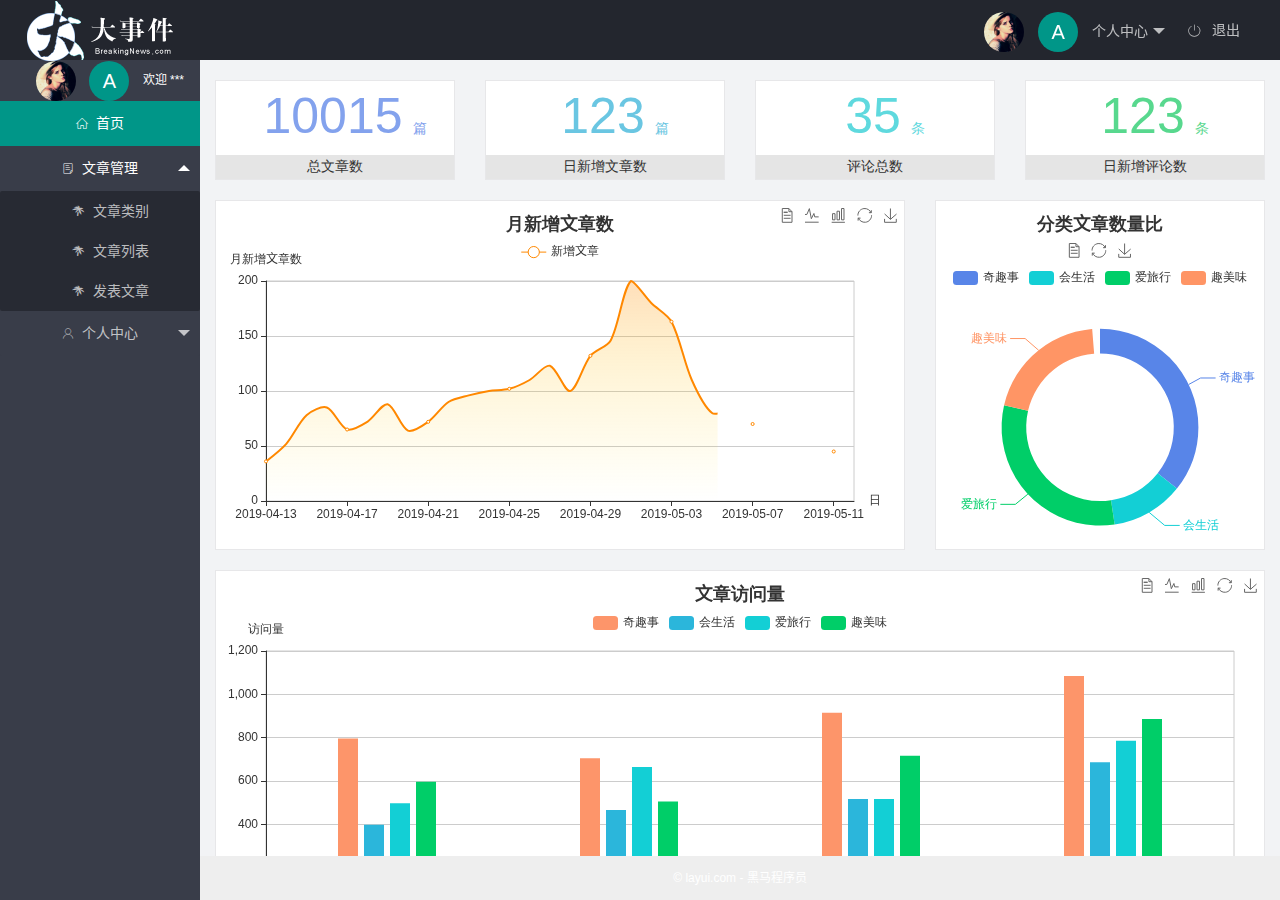
==== commit 74aa6cd1: "个人中心功能完成" ====
--- a/index.html
+++ b/index.html
@@ -30,7 +30,7 @@
                         <dd><a href="">重置密码</a></dd>
                     </dl>
                 </li>
-                <li class="layui-nav-item"><a href="">
+                <li class="layui-nav-item"><a href="javascaaript:;" id="btnLogout">
                         <span class="iconfont icon-tuichu"></span>
                         退出</a></li>
             </ul>
@@ -42,49 +42,52 @@
                     <img src="/assets/images/sample.jpg" class="layui-nav-img">
                     <span class="user-avatar">A</span>
                     <span class="welcome">欢迎 ***</span>
+                    <!-- </div> -->
+                    <!-- 左侧导航区域（可配合layui已有的垂直导航） -->
+                    <ul class="layui-nav layui-nav-tree" lay-shrink="all">
+                        <li class="layui-nav-item layui-this"><a href="/home/dashboard.html" target="fm">
+                                <span class="iconfont icon-home"></span>首页</a></li>
+                        <li class="layui-nav-item layui-nav-itemed">
+                            <a class="" href="javascript:;">
+                                <span class="iconfont icon-16"></span>文章管理</a>
+                            <dl class="layui-nav-child">
+                                <dd><a href="javascript:;"><i class="layui-icon layui-icon-tree"></i>文章类别</a></dd>
+                                <dd><a href="javascript:;"><i class="layui-icon layui-icon-tree"></i>文章列表</a></dd>
+                                <dd><a href="javascript:;"><i class="layui-icon layui-icon-tree"></i>发表文章
+                                    </a></dd>
+                            </dl>
+                        </li>
+                        <li class="layui-nav-item">
+                            <a href="javascript:;">
+                                <span class="iconfont icon-user"></span>个人中心</a>
+                            <dl class="layui-nav-child">
+                                <dd><a href="user/user_info.html" target="fm"><i
+                                            class="layui-icon layui-icon-tree"></i>基本资料</a></dd>
+                                <dd><a href="user/user_avatar.html" target="fm"><i
+                                            class="layui-icon layui-icon-tree"></i>更新头像</a></dd>
+                                <dd><a href="user/user_pwd.html" target="fm"><i
+                                            class="layui-icon layui-icon-tree"></i>重置密码</a></dd>
+                            </dl>
+                        </li>
+                    </ul>
                 </div>
-                <!-- 左侧导航区域（可配合layui已有的垂直导航） -->
-                <ul class="layui-nav layui-nav-tree" lay-shrink="all">
-                    <li class="layui-nav-item layui-this"><a href="/home/dashboard.html" target="fm">
-                            <span class="iconfont icon-home"></span>首页</a></li>
-                    <li class="layui-nav-item layui-nav-itemed">
-                        <a class="" href="javascript:;">
-                            <span class="iconfont icon-16"></span>文章管理</a>
-                        <dl class="layui-nav-child">
-                            <dd><a href="javascript:;"><i class="layui-icon layui-icon-tree"></i>文章类别</a></dd>
-                            <dd><a href="javascript:;"><i class="layui-icon layui-icon-tree"></i>文章列表</a></dd>
-                            <dd><a href="javascript:;"><i class="layui-icon layui-icon-tree"></i>发表文章
-                                </a></dd>
-                        </dl>
-                    </li>
-                    <li class="layui-nav-item">
-                        <a href="javascript:;">
-                            <span class="iconfont icon-user"></span>个人中心</a>
-                        <dl class="layui-nav-child">
-                            <dd><a href="javascript:;"><i class="layui-icon layui-icon-tree"></i>基本资料</a></dd>
-                            <dd><a href="javascript:;"><i class="layui-icon layui-icon-tree"></i>更新头像</a></dd>
-                            <dd><a href="javascript:;"><i class="layui-icon layui-icon-tree"></i>重置密码</a></dd>
-                        </dl>
-                    </li>
-                </ul>
+            </div>
+
+            <div class="layui-body">
+                <!-- 内容主体区域 -->
+                <iframe name="fm" src="/home/dashboard.html" frameborder="0"></iframe>
+            </div>
+
+            <div class="layui-footer">
+                <!-- 底部固定区域 -->
+                © layui.com - 黑马程序员
             </div>
         </div>
 
-        <div class="layui-body">
-            <!-- 内容主体区域 -->
-            <iframe name="fm" src="/home/dashboard.html" frameborder="0"></iframe>
-        </div>
-
-        <div class="layui-footer">
-            <!-- 底部固定区域 -->
-            © layui.com - 黑马程序员
-        </div>
-    </div>
-
-    <script src="./assets/lib/layui/layui.all.js"></script>
-    <script src="./assets/lib/jquery.js"></script>
-    <script src="./assets/js/baseAPI.js"></script>
-    <script src="./assets/js/index.js"></script>
+        <script src="./assets/lib/layui/layui.all.js"></script>
+        <script src="./assets/lib/jquery.js"></script>
+        <script src="./assets/js/baseAPI.js"></script>
+        <script src="./assets/js/index.js"></script>
 </body>
 
 
